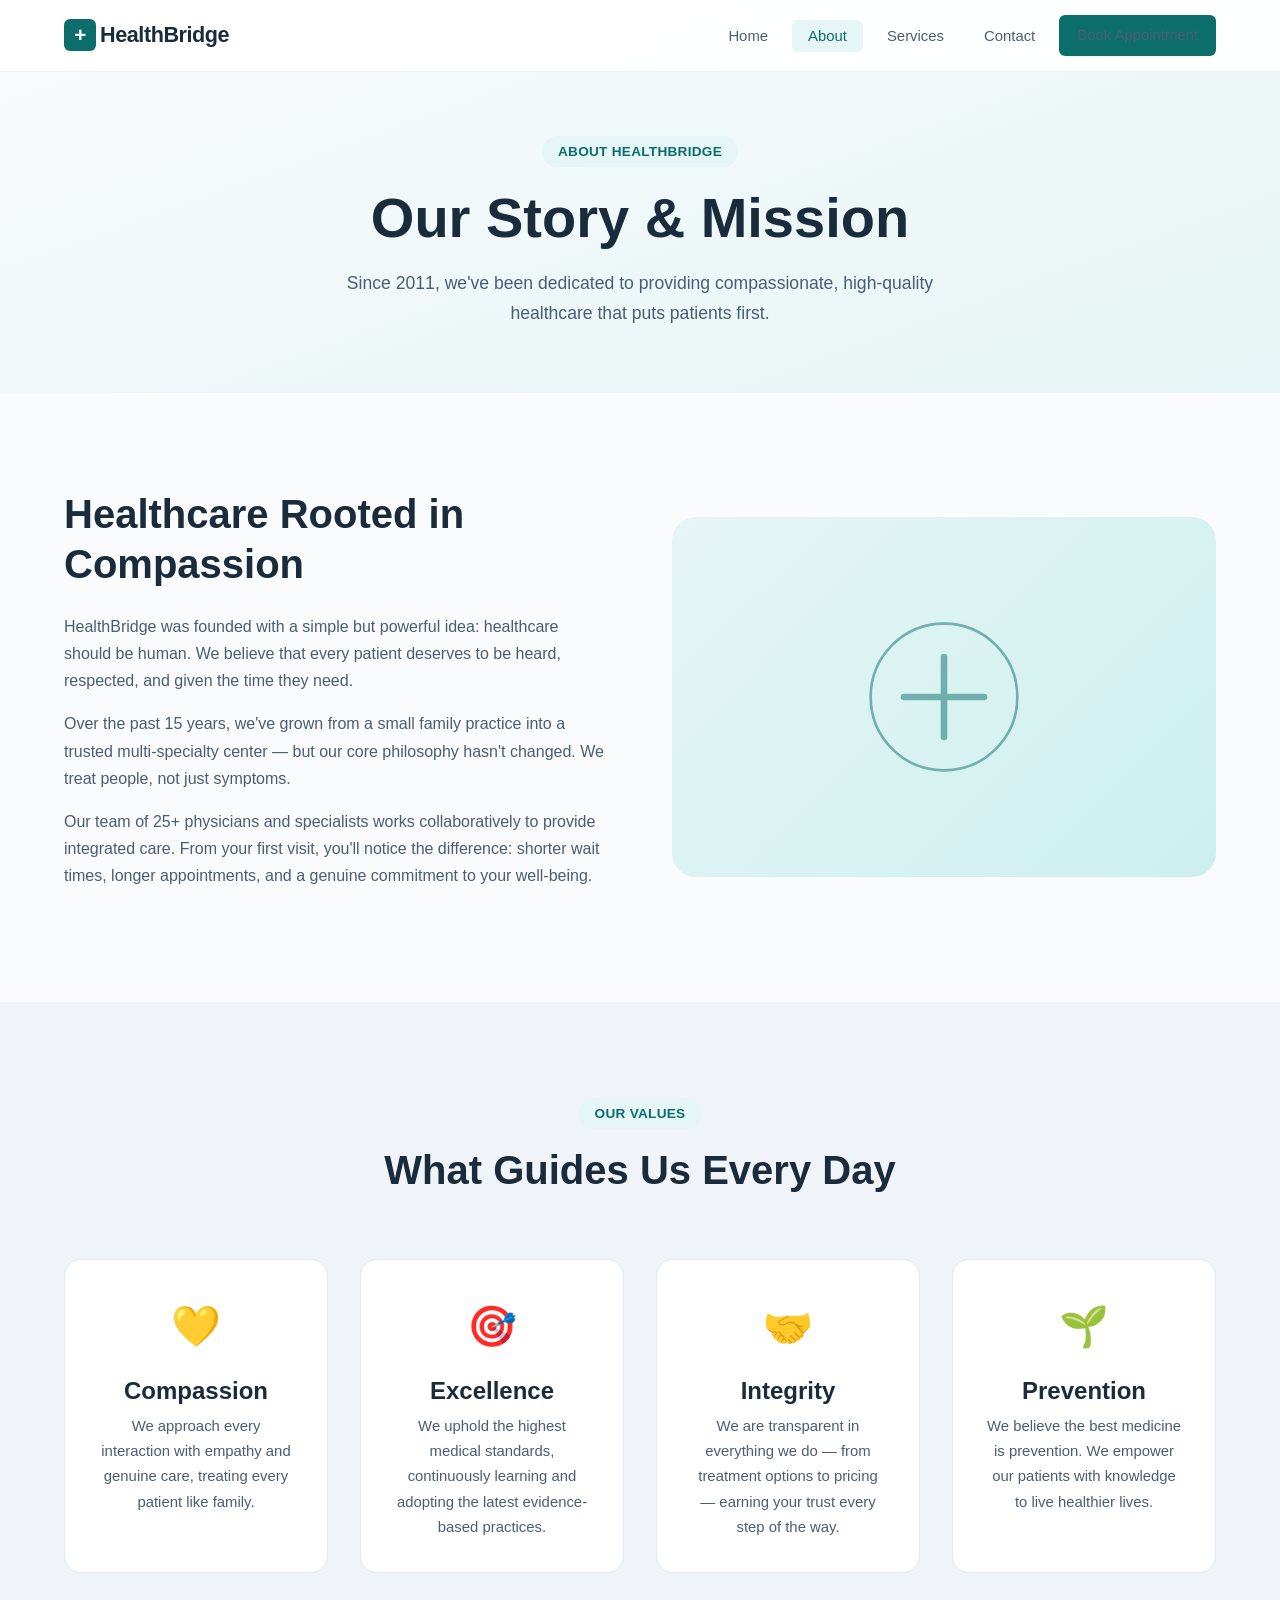
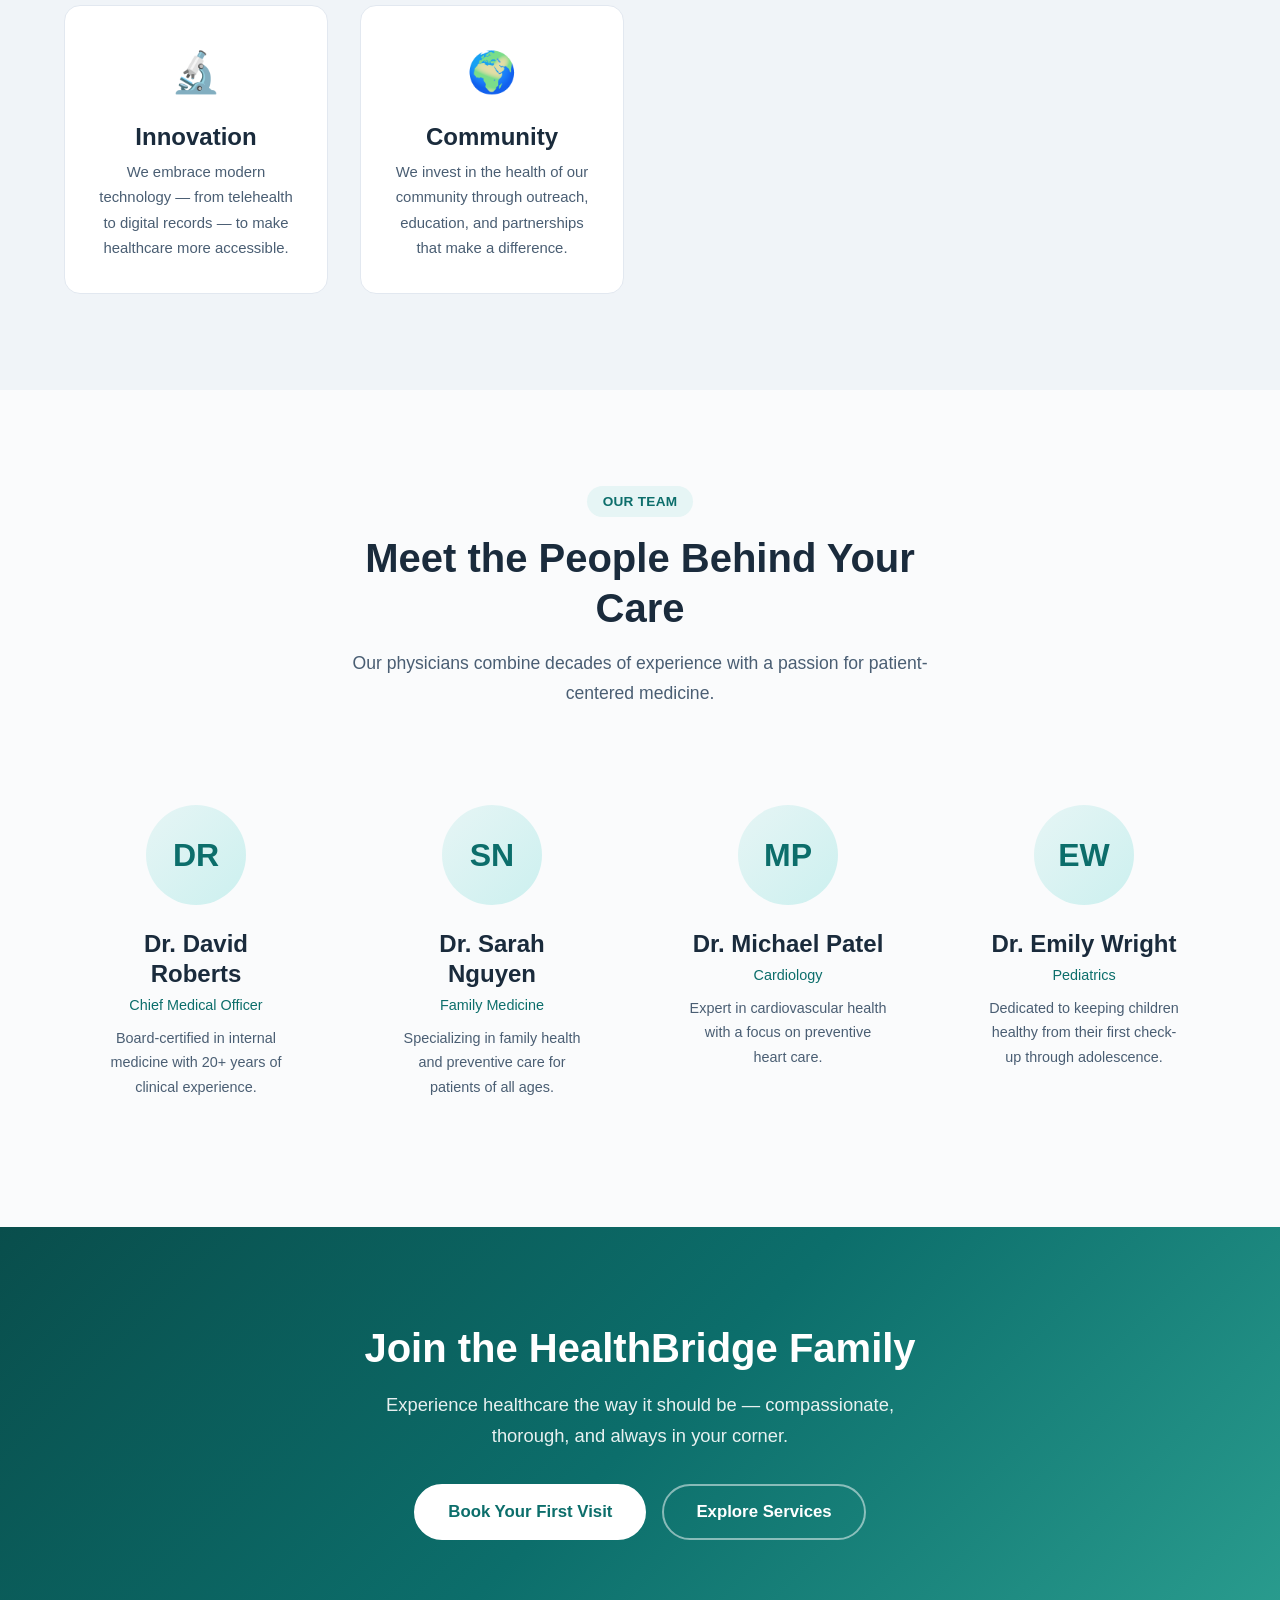
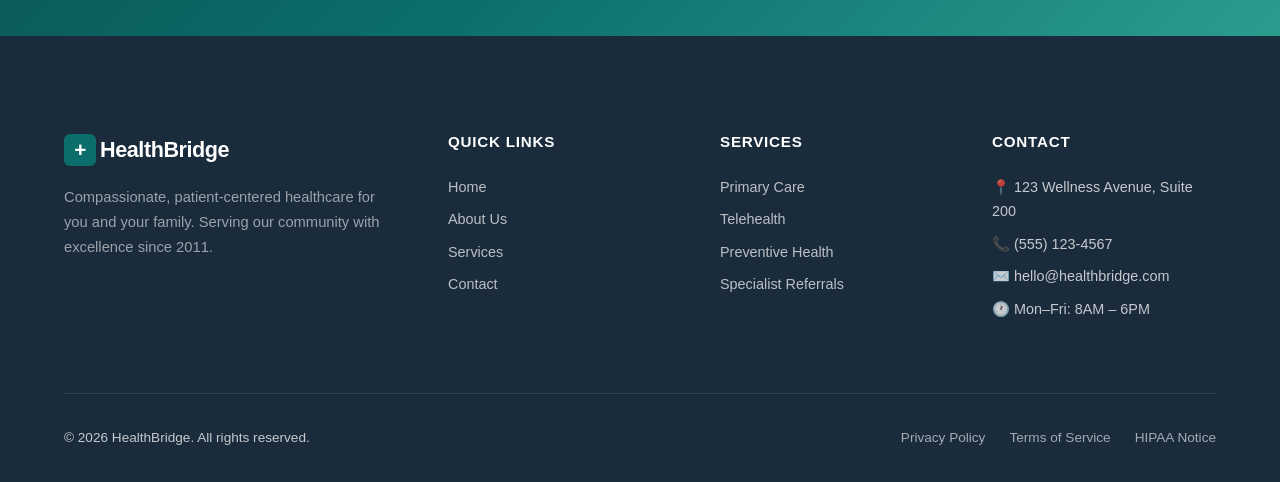
==== about.html @ cefafa47 "Move files to root for GitHub Pages" ====
<!DOCTYPE html>
<html lang="en">
<head>
    <meta charset="UTF-8">
    <meta name="viewport" content="width=device-width, initial-scale=1.0">
    <title>About Us — HealthBridge</title>
    <meta name="description" content="Learn about HealthBridge's mission, values, and the dedicated team behind our patient-centered healthcare services.">
    <link rel="stylesheet" href="style.css">
    <link rel="icon" href="data:image/svg+xml,<svg xmlns='http://www.w3.org/2000/svg' viewBox='0 0 100 100'><text y='.9em' font-size='90'>🏥</text></svg>">
</head>
<body>

    <!-- Navigation -->
    <nav class="navbar" id="navbar">
        <div class="container nav-container">
            <a href="index.html" class="logo">
                <span class="logo-icon">+</span> HealthBridge
            </a>
            <button class="nav-toggle" id="navToggle" aria-label="Toggle navigation">
                <span></span><span></span><span></span>
            </button>
            <ul class="nav-links" id="navLinks">
                <li><a href="index.html">Home</a></li>
                <li><a href="about.html" class="active">About</a></li>
                <li><a href="services.html">Services</a></li>
                <li><a href="contact.html">Contact</a></li>
                <li><a href="contact.html" class="btn btn-nav">Book Appointment</a></li>
            </ul>
        </div>
    </nav>

    <!-- Page Hero -->
    <section class="page-hero">
        <div class="container">
            <span class="section-badge">About HealthBridge</span>
            <h1>Our Story & Mission</h1>
            <p>Since 2011, we've been dedicated to providing compassionate, high-quality healthcare that puts patients first.</p>
        </div>
    </section>

    <!-- About Content -->
    <section class="section">
        <div class="container about-grid">
            <div class="about-text">
                <h2>Healthcare Rooted in Compassion</h2>
                <p>HealthBridge was founded with a simple but powerful idea: healthcare should be human. We believe that every patient deserves to be heard, respected, and given the time they need.</p>
                <p>Over the past 15 years, we've grown from a small family practice into a trusted multi-specialty center — but our core philosophy hasn't changed. We treat people, not just symptoms.</p>
                <p>Our team of 25+ physicians and specialists works collaboratively to provide integrated care. From your first visit, you'll notice the difference: shorter wait times, longer appointments, and a genuine commitment to your well-being.</p>
            </div>
            <div class="about-image-placeholder">
                <svg viewBox="0 0 120 120" fill="none" xmlns="http://www.w3.org/2000/svg">
                    <circle cx="60" cy="60" r="55" stroke="currentColor" stroke-width="2"/>
                    <path d="M60 30 L60 90 M30 60 L90 60" stroke="currentColor" stroke-width="5" stroke-linecap="round"/>
                </svg>
            </div>
        </div>
    </section>

    <!-- Values -->
    <section class="section section-alt">
        <div class="container">
            <div class="section-header">
                <span class="section-badge">Our Values</span>
                <h2>What Guides Us Every Day</h2>
            </div>
            <div class="values-grid">
                <div class="value-card">
                    <div class="value-icon">💛</div>
                    <h3>Compassion</h3>
                    <p>We approach every interaction with empathy and genuine care, treating every patient like family.</p>
                </div>
                <div class="value-card">
                    <div class="value-icon">🎯</div>
                    <h3>Excellence</h3>
                    <p>We uphold the highest medical standards, continuously learning and adopting the latest evidence-based practices.</p>
                </div>
                <div class="value-card">
                    <div class="value-icon">🤝</div>
                    <h3>Integrity</h3>
                    <p>We are transparent in everything we do — from treatment options to pricing — earning your trust every step of the way.</p>
                </div>
                <div class="value-card">
                    <div class="value-icon">🌱</div>
                    <h3>Prevention</h3>
                    <p>We believe the best medicine is prevention. We empower our patients with knowledge to live healthier lives.</p>
                </div>
                <div class="value-card">
                    <div class="value-icon">🔬</div>
                    <h3>Innovation</h3>
                    <p>We embrace modern technology — from telehealth to digital records — to make healthcare more accessible.</p>
                </div>
                <div class="value-card">
                    <div class="value-icon">🌍</div>
                    <h3>Community</h3>
                    <p>We invest in the health of our community through outreach, education, and partnerships that make a difference.</p>
                </div>
            </div>
        </div>
    </section>

    <!-- Team -->
    <section class="section">
        <div class="container">
            <div class="section-header">
                <span class="section-badge">Our Team</span>
                <h2>Meet the People Behind Your Care</h2>
                <p>Our physicians combine decades of experience with a passion for patient-centered medicine.</p>
            </div>
            <div class="team-grid">
                <div class="team-card">
                    <div class="team-avatar">DR</div>
                    <h3>Dr. David Roberts</h3>
                    <div class="team-role">Chief Medical Officer</div>
                    <p>Board-certified in internal medicine with 20+ years of clinical experience.</p>
                </div>
                <div class="team-card">
                    <div class="team-avatar">SN</div>
                    <h3>Dr. Sarah Nguyen</h3>
                    <div class="team-role">Family Medicine</div>
                    <p>Specializing in family health and preventive care for patients of all ages.</p>
                </div>
                <div class="team-card">
                    <div class="team-avatar">MP</div>
                    <h3>Dr. Michael Patel</h3>
                    <div class="team-role">Cardiology</div>
                    <p>Expert in cardiovascular health with a focus on preventive heart care.</p>
                </div>
                <div class="team-card">
                    <div class="team-avatar">EW</div>
                    <h3>Dr. Emily Wright</h3>
                    <div class="team-role">Pediatrics</div>
                    <p>Dedicated to keeping children healthy from their first check-up through adolescence.</p>
                </div>
            </div>
        </div>
    </section>

    <!-- CTA Section -->
    <section class="cta-section">
        <div class="container cta-content">
            <h2>Join the HealthBridge Family</h2>
            <p>Experience healthcare the way it should be — compassionate, thorough, and always in your corner.</p>
            <div class="cta-actions">
                <a href="contact.html" class="btn btn-white btn-lg">Book Your First Visit</a>
                <a href="services.html" class="btn btn-outline-white btn-lg">Explore Services</a>
            </div>
        </div>
    </section>

    <!-- Footer -->
    <footer class="footer">
        <div class="container">
            <div class="footer-grid">
                <div class="footer-brand">
                    <a href="index.html" class="logo">
                        <span class="logo-icon">+</span> HealthBridge
                    </a>
                    <p>Compassionate, patient-centered healthcare for you and your family. Serving our community with excellence since 2011.</p>
                </div>
                <div class="footer-links">
                    <h4>Quick Links</h4>
                    <ul>
                        <li><a href="index.html">Home</a></li>
                        <li><a href="about.html">About Us</a></li>
                        <li><a href="services.html">Services</a></li>
                        <li><a href="contact.html">Contact</a></li>
                    </ul>
                </div>
                <div class="footer-links">
                    <h4>Services</h4>
                    <ul>
                        <li><a href="services.html">Primary Care</a></li>
                        <li><a href="services.html">Telehealth</a></li>
                        <li><a href="services.html">Preventive Health</a></li>
                        <li><a href="services.html">Specialist Referrals</a></li>
                    </ul>
                </div>
                <div class="footer-contact">
                    <h4>Contact</h4>
                    <ul>
                        <li>📍 123 Wellness Avenue, Suite 200</li>
                        <li>📞 (555) 123-4567</li>
                        <li>✉️ hello@healthbridge.com</li>
                        <li>🕐 Mon–Fri: 8AM – 6PM</li>
                    </ul>
                </div>
            </div>
            <div class="footer-bottom">
                <p>&copy; 2026 HealthBridge. All rights reserved.</p>
                <div class="footer-legal">
                    <a href="#">Privacy Policy</a>
                    <a href="#">Terms of Service</a>
                    <a href="#">HIPAA Notice</a>
                </div>
            </div>
        </div>
    </footer>

    <script src="script.js"></script>
</body>
</html>
---- style.css ----
/* ============================================
   HealthBridge — Global Styles
   ============================================ */

/* ---------- CSS Custom Properties ---------- */
:root {
    /* Colors */
    --color-primary: #0C6E6B;
    --color-primary-light: #0E8A86;
    --color-primary-dark: #094E4C;
    --color-primary-50: #E6F5F5;
    --color-primary-100: #CCF0EF;

    --color-accent: #2A9D8F;
    --color-accent-light: #40B4A6;

    --color-bg: #FAFBFC;
    --color-bg-alt: #F0F4F8;
    --color-white: #FFFFFF;
    --color-surface: #FFFFFF;

    --color-text: #1A2B3C;
    --color-text-secondary: #4A5E73;
    --color-text-muted: #7A8FA3;
    --color-text-inverse: #FFFFFF;

    --color-border: #E2E8F0;
    --color-border-light: #EDF2F7;

    /* Typography */
    --font-sans: 'Inter', -apple-system, BlinkMacSystemFont, 'Segoe UI', Roboto, 'Helvetica Neue', Arial, sans-serif;
    --font-display: 'Inter', -apple-system, BlinkMacSystemFont, 'Segoe UI', Roboto, sans-serif;

    /* Spacing */
    --space-xs: 0.25rem;
    --space-sm: 0.5rem;
    --space-md: 1rem;
    --space-lg: 1.5rem;
    --space-xl: 2rem;
    --space-2xl: 3rem;
    --space-3xl: 4rem;
    --space-4xl: 6rem;

    /* Sizing */
    --container-max: 1200px;
    --nav-height: 72px;

    /* Radius */
    --radius-sm: 6px;
    --radius-md: 10px;
    --radius-lg: 16px;
    --radius-xl: 24px;
    --radius-full: 9999px;

    /* Shadows */
    --shadow-sm: 0 1px 2px rgba(0, 0, 0, 0.05);
    --shadow-md: 0 4px 12px rgba(0, 0, 0, 0.08);
    --shadow-lg: 0 12px 40px rgba(0, 0, 0, 0.1);
    --shadow-xl: 0 20px 60px rgba(0, 0, 0, 0.12);

    /* Transitions */
    --transition-fast: 150ms ease;
    --transition-base: 250ms ease;
    --transition-slow: 400ms ease;
}


/* ---------- Reset & Base ---------- */
*,
*::before,
*::after {
    box-sizing: border-box;
    margin: 0;
    padding: 0;
}

html {
    scroll-behavior: smooth;
    -webkit-text-size-adjust: 100%;
}

body {
    font-family: var(--font-sans);
    font-size: 1rem;
    line-height: 1.7;
    color: var(--color-text);
    background-color: var(--color-bg);
    -webkit-font-smoothing: antialiased;
    -moz-osx-font-smoothing: grayscale;
}

img {
    max-width: 100%;
    height: auto;
    display: block;
}

a {
    color: var(--color-primary);
    text-decoration: none;
    transition: color var(--transition-fast);
}

a:hover {
    color: var(--color-primary-light);
}

ul {
    list-style: none;
}

h1, h2, h3, h4, h5, h6 {
    font-family: var(--font-display);
    font-weight: 700;
    line-height: 1.25;
    color: var(--color-text);
}

h1 { font-size: clamp(2.2rem, 5vw, 3.5rem); }
h2 { font-size: clamp(1.8rem, 3.5vw, 2.5rem); }
h3 { font-size: clamp(1.2rem, 2vw, 1.5rem); }
h4 { font-size: 1.1rem; }


/* ---------- Utilities ---------- */
.container {
    width: 100%;
    max-width: var(--container-max);
    margin-inline: auto;
    padding-inline: var(--space-lg);
}

.section {
    padding: var(--space-4xl) 0;
}

.section-alt {
    background-color: var(--color-bg-alt);
}

.section-header {
    text-align: center;
    max-width: 640px;
    margin-inline: auto;
    margin-bottom: var(--space-3xl);
}

.section-header p {
    margin-top: var(--space-md);
    color: var(--color-text-secondary);
    font-size: 1.1rem;
}

.section-badge {
    display: inline-block;
    padding: var(--space-xs) var(--space-md);
    background: var(--color-primary-50);
    color: var(--color-primary);
    font-size: 0.85rem;
    font-weight: 600;
    border-radius: var(--radius-full);
    margin-bottom: var(--space-md);
    letter-spacing: 0.02em;
    text-transform: uppercase;
}

.section-cta {
    text-align: center;
    margin-top: var(--space-2xl);
}

.text-gradient {
    background: linear-gradient(135deg, var(--color-primary), var(--color-accent));
    -webkit-background-clip: text;
    -webkit-text-fill-color: transparent;
    background-clip: text;
}


/* ---------- Buttons ---------- */
.btn {
    display: inline-flex;
    align-items: center;
    justify-content: center;
    gap: var(--space-sm);
    padding: 0.7rem 1.6rem;
    font-family: var(--font-sans);
    font-size: 0.95rem;
    font-weight: 600;
    line-height: 1.4;
    border: 2px solid transparent;
    border-radius: var(--radius-full);
    cursor: pointer;
    transition: all var(--transition-base);
    text-decoration: none;
    white-space: nowrap;
}

.btn-lg {
    padding: 0.9rem 2rem;
    font-size: 1.05rem;
}

.btn-primary {
    background: var(--color-primary);
    color: var(--color-text-inverse);
    border-color: var(--color-primary);
}

.btn-primary:hover {
    background: var(--color-primary-light);
    border-color: var(--color-primary-light);
    color: var(--color-text-inverse);
    transform: translateY(-1px);
    box-shadow: var(--shadow-md);
}

.btn-outline {
    background: transparent;
    color: var(--color-primary);
    border-color: var(--color-primary);
}

.btn-outline:hover {
    background: var(--color-primary);
    color: var(--color-text-inverse);
    transform: translateY(-1px);
}

.btn-white {
    background: var(--color-white);
    color: var(--color-primary);
    border-color: var(--color-white);
}

.btn-white:hover {
    background: var(--color-primary-50);
    border-color: var(--color-primary-50);
    transform: translateY(-1px);
    box-shadow: var(--shadow-md);
}

.btn-outline-white {
    background: transparent;
    color: var(--color-white);
    border-color: rgba(255, 255, 255, 0.5);
}

.btn-outline-white:hover {
    background: rgba(255, 255, 255, 0.15);
    border-color: var(--color-white);
    color: var(--color-white);
}

.btn-nav {
    padding: 0.55rem 1.3rem;
    font-size: 0.9rem;
    background: var(--color-primary);
    color: var(--color-text-inverse);
    border-color: var(--color-primary);
}

.btn-nav:hover {
    background: var(--color-primary-light);
    border-color: var(--color-primary-light);
    color: var(--color-text-inverse);
}


/* ---------- Navbar ---------- */
.navbar {
    position: fixed;
    top: 0;
    left: 0;
    right: 0;
    z-index: 1000;
    height: var(--nav-height);
    background: rgba(255, 255, 255, 0.92);
    backdrop-filter: blur(12px);
    -webkit-backdrop-filter: blur(12px);
    border-bottom: 1px solid var(--color-border-light);
    transition: box-shadow var(--transition-base);
}

.navbar.scrolled {
    box-shadow: var(--shadow-sm);
}

.nav-container {
    display: flex;
    align-items: center;
    justify-content: space-between;
    height: 100%;
}

.logo {
    display: flex;
    align-items: center;
    gap: var(--space-xs);
    font-size: 1.35rem;
    font-weight: 700;
    color: var(--color-text);
    letter-spacing: -0.02em;
}

.logo:hover {
    color: var(--color-text);
}

.logo-icon {
    display: flex;
    align-items: center;
    justify-content: center;
    width: 32px;
    height: 32px;
    background: var(--color-primary);
    color: var(--color-white);
    font-size: 1.3rem;
    font-weight: 700;
    border-radius: var(--radius-sm);
    line-height: 1;
}

.nav-links {
    display: flex;
    align-items: center;
    gap: var(--space-sm);
}

.nav-links a {
    padding: var(--space-sm) var(--space-md);
    font-size: 0.93rem;
    font-weight: 500;
    color: var(--color-text-secondary);
    border-radius: var(--radius-sm);
    transition: all var(--transition-fast);
}

.nav-links a:hover,
.nav-links a.active {
    color: var(--color-primary);
    background: var(--color-primary-50);
}

.nav-toggle {
    display: none;
    flex-direction: column;
    gap: 5px;
    background: none;
    border: none;
    cursor: pointer;
    padding: var(--space-sm);
}

.nav-toggle span {
    width: 24px;
    height: 2px;
    background: var(--color-text);
    border-radius: 2px;
    transition: all var(--transition-fast);
}


/* ---------- Hero ---------- */
.hero {
    padding-top: calc(var(--nav-height) + var(--space-4xl));
    padding-bottom: var(--space-4xl);
    background: linear-gradient(160deg, var(--color-bg) 0%, var(--color-primary-50) 50%, var(--color-bg) 100%);
    overflow: hidden;
}

.hero-content {
    display: grid;
    grid-template-columns: 1.2fr 0.8fr;
    gap: var(--space-3xl);
    align-items: center;
}

.hero-badge {
    display: inline-block;
    padding: var(--space-xs) var(--space-md);
    background: var(--color-primary-50);
    color: var(--color-primary);
    font-size: 0.85rem;
    font-weight: 600;
    border-radius: var(--radius-full);
    margin-bottom: var(--space-lg);
}

.hero-text h1 {
    margin-bottom: var(--space-lg);
}

.hero-text p {
    font-size: 1.15rem;
    color: var(--color-text-secondary);
    max-width: 520px;
    margin-bottom: var(--space-xl);
}

.hero-actions {
    display: flex;
    gap: var(--space-md);
    flex-wrap: wrap;
}

.hero-visual {
    display: flex;
    justify-content: center;
    align-items: center;
}

.hero-card {
    position: relative;
    width: 280px;
    height: 280px;
    display: flex;
    align-items: center;
    justify-content: center;
}

.hero-icon {
    width: 160px;
    height: 160px;
    color: var(--color-primary);
    animation: float 6s ease-in-out infinite;
}

.pulse-ring {
    position: absolute;
    inset: 0;
    border-radius: 50%;
    border: 2px solid var(--color-primary-100);
    animation: pulse 3s ease-in-out infinite;
}

@keyframes float {
    0%, 100% { transform: translateY(0); }
    50% { transform: translateY(-12px); }
}

@keyframes pulse {
    0%, 100% { transform: scale(1); opacity: 0.6; }
    50% { transform: scale(1.08); opacity: 0.2; }
}


/* ---------- Stats ---------- */
.stats {
    padding: var(--space-2xl) 0;
    background: var(--color-primary);
    color: var(--color-text-inverse);
}

.stats-grid {
    display: grid;
    grid-template-columns: repeat(4, 1fr);
    gap: var(--space-xl);
    text-align: center;
}

.stat-number {
    display: block;
    font-size: 2.2rem;
    font-weight: 800;
    line-height: 1.2;
}

.stat-label {
    font-size: 0.9rem;
    opacity: 0.85;
}


/* ---------- Services Grid ---------- */
.services-grid {
    display: grid;
    grid-template-columns: repeat(auto-fit, minmax(260px, 1fr));
    gap: var(--space-xl);
}

.service-card {
    background: var(--color-surface);
    border: 1px solid var(--color-border);
    border-radius: var(--radius-lg);
    padding: var(--space-2xl);
    transition: all var(--transition-base);
}

.service-card:hover {
    transform: translateY(-4px);
    box-shadow: var(--shadow-lg);
    border-color: var(--color-primary-100);
}

.service-icon {
    width: 52px;
    height: 52px;
    display: flex;
    align-items: center;
    justify-content: center;
    background: var(--color-primary-50);
    border-radius: var(--radius-md);
    margin-bottom: var(--space-lg);
    color: var(--color-primary);
}

.service-icon svg {
    width: 28px;
    height: 28px;
}

.service-card h3 {
    margin-bottom: var(--space-sm);
}

.service-card p {
    color: var(--color-text-secondary);
    font-size: 0.95rem;
    margin-bottom: var(--space-md);
}

.service-link {
    font-size: 0.9rem;
    font-weight: 600;
    color: var(--color-primary);
}

.service-link:hover {
    gap: var(--space-sm);
}


/* ---------- Features Grid ---------- */
.features-grid {
    display: grid;
    grid-template-columns: repeat(auto-fit, minmax(250px, 1fr));
    gap: var(--space-xl);
}

.feature-item {
    padding: var(--space-xl);
}

.feature-number {
    font-size: 2.8rem;
    font-weight: 800;
    color: var(--color-primary-100);
    line-height: 1;
    margin-bottom: var(--space-md);
}

.feature-item h3 {
    margin-bottom: var(--space-sm);
}

.feature-item p {
    color: var(--color-text-secondary);
    font-size: 0.95rem;
}


/* ---------- Testimonials ---------- */
.testimonials-grid {
    display: grid;
    grid-template-columns: repeat(auto-fit, minmax(300px, 1fr));
    gap: var(--space-xl);
}

.testimonial-card {
    background: var(--color-surface);
    border: 1px solid var(--color-border);
    border-radius: var(--radius-lg);
    padding: var(--space-2xl);
    transition: all var(--transition-base);
}

.testimonial-card:hover {
    box-shadow: var(--shadow-md);
}

.testimonial-stars {
    color: #F5A623;
    font-size: 1.1rem;
    margin-bottom: var(--space-md);
    letter-spacing: 2px;
}

.testimonial-card blockquote {
    font-size: 1rem;
    color: var(--color-text-secondary);
    line-height: 1.7;
    margin-bottom: var(--space-lg);
    font-style: italic;
}

.testimonial-author {
    display: flex;
    align-items: center;
    gap: var(--space-md);
}

.author-avatar {
    width: 44px;
    height: 44px;
    border-radius: 50%;
    background: var(--color-primary);
    color: var(--color-white);
    display: flex;
    align-items: center;
    justify-content: center;
    font-weight: 700;
    font-size: 1.1rem;
}

.testimonial-author strong {
    display: block;
    font-size: 0.95rem;
}

.testimonial-author span {
    font-size: 0.82rem;
    color: var(--color-text-muted);
}


/* ---------- CTA Section ---------- */
.cta-section {
    padding: var(--space-4xl) 0;
    background: linear-gradient(135deg, var(--color-primary-dark), var(--color-primary), var(--color-accent));
    color: var(--color-text-inverse);
    text-align: center;
}

.cta-content h2 {
    color: var(--color-text-inverse);
    margin-bottom: var(--space-md);
}

.cta-content p {
    font-size: 1.15rem;
    opacity: 0.9;
    max-width: 560px;
    margin-inline: auto;
    margin-bottom: var(--space-xl);
}

.cta-actions {
    display: flex;
    gap: var(--space-md);
    justify-content: center;
    flex-wrap: wrap;
}


/* ---------- Footer ---------- */
.footer {
    background: var(--color-text);
    color: rgba(255, 255, 255, 0.75);
    padding: var(--space-4xl) 0 var(--space-xl);
}

.footer-grid {
    display: grid;
    grid-template-columns: 1.5fr 1fr 1fr 1fr;
    gap: var(--space-2xl);
    margin-bottom: var(--space-3xl);
}

.footer-brand .logo {
    color: var(--color-white);
    margin-bottom: var(--space-md);
}

.footer-brand p {
    font-size: 0.92rem;
    line-height: 1.7;
    opacity: 0.75;
}

.footer h4 {
    color: var(--color-white);
    font-size: 0.95rem;
    font-weight: 600;
    margin-bottom: var(--space-lg);
    text-transform: uppercase;
    letter-spacing: 0.05em;
}

.footer-links ul li,
.footer-contact ul li {
    margin-bottom: var(--space-sm);
    font-size: 0.9rem;
}

.footer-links a {
    color: rgba(255, 255, 255, 0.7);
}

.footer-links a:hover {
    color: var(--color-white);
}

.footer-bottom {
    display: flex;
    justify-content: space-between;
    align-items: center;
    padding-top: var(--space-xl);
    border-top: 1px solid rgba(255, 255, 255, 0.1);
    font-size: 0.85rem;
}

.footer-legal {
    display: flex;
    gap: var(--space-lg);
}

.footer-legal a {
    color: rgba(255, 255, 255, 0.6);
    font-size: 0.85rem;
}

.footer-legal a:hover {
    color: var(--color-white);
}


/* ---------- Page Hero (Interior Pages) ---------- */
.page-hero {
    padding-top: calc(var(--nav-height) + var(--space-3xl));
    padding-bottom: var(--space-3xl);
    background: linear-gradient(160deg, var(--color-bg) 0%, var(--color-primary-50) 100%);
    text-align: center;
}

.page-hero h1 {
    margin-bottom: var(--space-md);
}

.page-hero p {
    color: var(--color-text-secondary);
    font-size: 1.1rem;
    max-width: 600px;
    margin-inline: auto;
}


/* ---------- About Page ---------- */
.about-grid {
    display: grid;
    grid-template-columns: 1fr 1fr;
    gap: var(--space-3xl);
    align-items: center;
}

.about-text h2 {
    margin-bottom: var(--space-lg);
}

.about-text p {
    color: var(--color-text-secondary);
    margin-bottom: var(--space-md);
}

.values-grid {
    display: grid;
    grid-template-columns: repeat(auto-fit, minmax(250px, 1fr));
    gap: var(--space-xl);
}

.value-card {
    background: var(--color-surface);
    border: 1px solid var(--color-border);
    border-radius: var(--radius-lg);
    padding: var(--space-xl);
    text-align: center;
    transition: all var(--transition-base);
}

.value-card:hover {
    transform: translateY(-2px);
    box-shadow: var(--shadow-md);
}

.value-icon {
    font-size: 2.5rem;
    margin-bottom: var(--space-md);
}

.value-card h3 {
    margin-bottom: var(--space-sm);
}

.value-card p {
    color: var(--color-text-secondary);
    font-size: 0.93rem;
}

.about-image-placeholder {
    background: linear-gradient(135deg, var(--color-primary-50), var(--color-primary-100));
    border-radius: var(--radius-xl);
    padding: var(--space-3xl);
    display: flex;
    align-items: center;
    justify-content: center;
    min-height: 360px;
}

.about-image-placeholder svg {
    width: 160px;
    height: 160px;
    color: var(--color-primary);
    opacity: 0.5;
}

.team-grid {
    display: grid;
    grid-template-columns: repeat(auto-fit, minmax(240px, 1fr));
    gap: var(--space-xl);
}

.team-card {
    text-align: center;
    padding: var(--space-xl);
}

.team-avatar {
    width: 100px;
    height: 100px;
    border-radius: 50%;
    background: linear-gradient(135deg, var(--color-primary-50), var(--color-primary-100));
    color: var(--color-primary);
    display: flex;
    align-items: center;
    justify-content: center;
    font-size: 2rem;
    font-weight: 700;
    margin: 0 auto var(--space-lg);
}

.team-card h3 {
    margin-bottom: var(--space-xs);
}

.team-role {
    color: var(--color-primary);
    font-size: 0.9rem;
    font-weight: 500;
    margin-bottom: var(--space-sm);
}

.team-card p {
    color: var(--color-text-secondary);
    font-size: 0.9rem;
}


/* ---------- Services Page ---------- */
.services-detail-grid {
    display: grid;
    gap: var(--space-2xl);
}

.service-detail-card {
    display: grid;
    grid-template-columns: auto 1fr;
    gap: var(--space-xl);
    background: var(--color-surface);
    border: 1px solid var(--color-border);
    border-radius: var(--radius-lg);
    padding: var(--space-2xl);
    transition: all var(--transition-base);
}

.service-detail-card:hover {
    box-shadow: var(--shadow-md);
    border-color: var(--color-primary-100);
}

.service-detail-icon {
    width: 64px;
    height: 64px;
    display: flex;
    align-items: center;
    justify-content: center;
    background: var(--color-primary-50);
    border-radius: var(--radius-md);
    color: var(--color-primary);
    font-size: 2rem;
    flex-shrink: 0;
}

.service-detail-content h3 {
    margin-bottom: var(--space-sm);
}

.service-detail-content p {
    color: var(--color-text-secondary);
    font-size: 0.95rem;
    margin-bottom: var(--space-md);
}

.service-features {
    display: flex;
    flex-wrap: wrap;
    gap: var(--space-sm);
}

.service-feature-tag {
    display: inline-block;
    padding: var(--space-xs) var(--space-md);
    background: var(--color-primary-50);
    color: var(--color-primary);
    font-size: 0.82rem;
    font-weight: 500;
    border-radius: var(--radius-full);
}


/* ---------- Contact Page ---------- */
.contact-grid {
    display: grid;
    grid-template-columns: 1fr 1.2fr;
    gap: var(--space-3xl);
}

.contact-info-cards {
    display: grid;
    gap: var(--space-lg);
}

.contact-info-card {
    display: flex;
    gap: var(--space-md);
    align-items: flex-start;
    padding: var(--space-lg);
    background: var(--color-surface);
    border: 1px solid var(--color-border);
    border-radius: var(--radius-md);
}

.contact-info-icon {
    width: 44px;
    height: 44px;
    display: flex;
    align-items: center;
    justify-content: center;
    background: var(--color-primary-50);
    color: var(--color-primary);
    border-radius: var(--radius-sm);
    font-size: 1.3rem;
    flex-shrink: 0;
}

.contact-info-card h4 {
    margin-bottom: var(--space-xs);
}

.contact-info-card p {
    color: var(--color-text-secondary);
    font-size: 0.9rem;
}

.contact-form {
    background: var(--color-surface);
    border: 1px solid var(--color-border);
    border-radius: var(--radius-lg);
    padding: var(--space-2xl);
}

.contact-form h3 {
    margin-bottom: var(--space-lg);
}

.form-group {
    margin-bottom: var(--space-lg);
}

.form-group label {
    display: block;
    font-size: 0.9rem;
    font-weight: 600;
    margin-bottom: var(--space-sm);
    color: var(--color-text);
}

.form-group input,
.form-group select,
.form-group textarea {
    width: 100%;
    padding: 0.75rem 1rem;
    font-family: var(--font-sans);
    font-size: 0.95rem;
    border: 1.5px solid var(--color-border);
    border-radius: var(--radius-md);
    background: var(--color-bg);
    color: var(--color-text);
    transition: border-color var(--transition-fast);
}

.form-group input:focus,
.form-group select:focus,
.form-group textarea:focus {
    outline: none;
    border-color: var(--color-primary);
    box-shadow: 0 0 0 3px var(--color-primary-50);
}

.form-group textarea {
    resize: vertical;
    min-height: 120px;
}

.form-row {
    display: grid;
    grid-template-columns: 1fr 1fr;
    gap: var(--space-lg);
}

.form-submit {
    text-align: right;
}

.map-placeholder {
    margin-top: var(--space-3xl);
    background: var(--color-bg-alt);
    border-radius: var(--radius-lg);
    height: 300px;
    display: flex;
    align-items: center;
    justify-content: center;
    color: var(--color-text-muted);
    font-size: 0.95rem;
    border: 1px solid var(--color-border);
}


/* ---------- Responsive ---------- */
@media (max-width: 1024px) {
    .hero-content {
        grid-template-columns: 1fr;
        text-align: center;
    }

    .hero-text p {
        margin-inline: auto;
    }

    .hero-actions {
        justify-content: center;
    }

    .hero-visual {
        display: none;
    }

    .footer-grid {
        grid-template-columns: 1fr 1fr;
        gap: var(--space-2xl);
    }

    .about-grid {
        grid-template-columns: 1fr;
    }

    .contact-grid {
        grid-template-columns: 1fr;
    }
}

@media (max-width: 768px) {
    .nav-toggle {
        display: flex;
    }

    .nav-links {
        display: none;
        position: absolute;
        top: var(--nav-height);
        left: 0;
        right: 0;
        flex-direction: column;
        background: var(--color-white);
        border-bottom: 1px solid var(--color-border);
        padding: var(--space-lg);
        box-shadow: var(--shadow-lg);
    }

    .nav-links.open {
        display: flex;
    }

    .nav-links a {
        padding: var(--space-md);
    }

    .stats-grid {
        grid-template-columns: 1fr 1fr;
        gap: var(--space-lg);
    }

    .footer-grid {
        grid-template-columns: 1fr;
    }

    .footer-bottom {
        flex-direction: column;
        gap: var(--space-md);
        text-align: center;
    }

    .form-row {
        grid-template-columns: 1fr;
    }

    .service-detail-card {
        grid-template-columns: 1fr;
    }
}

@media (max-width: 480px) {
    .stats-grid {
        grid-template-columns: 1fr;
    }

    .hero-actions {
        flex-direction: column;
        align-items: center;
    }

    .cta-actions {
        flex-direction: column;
        align-items: center;
    }
}
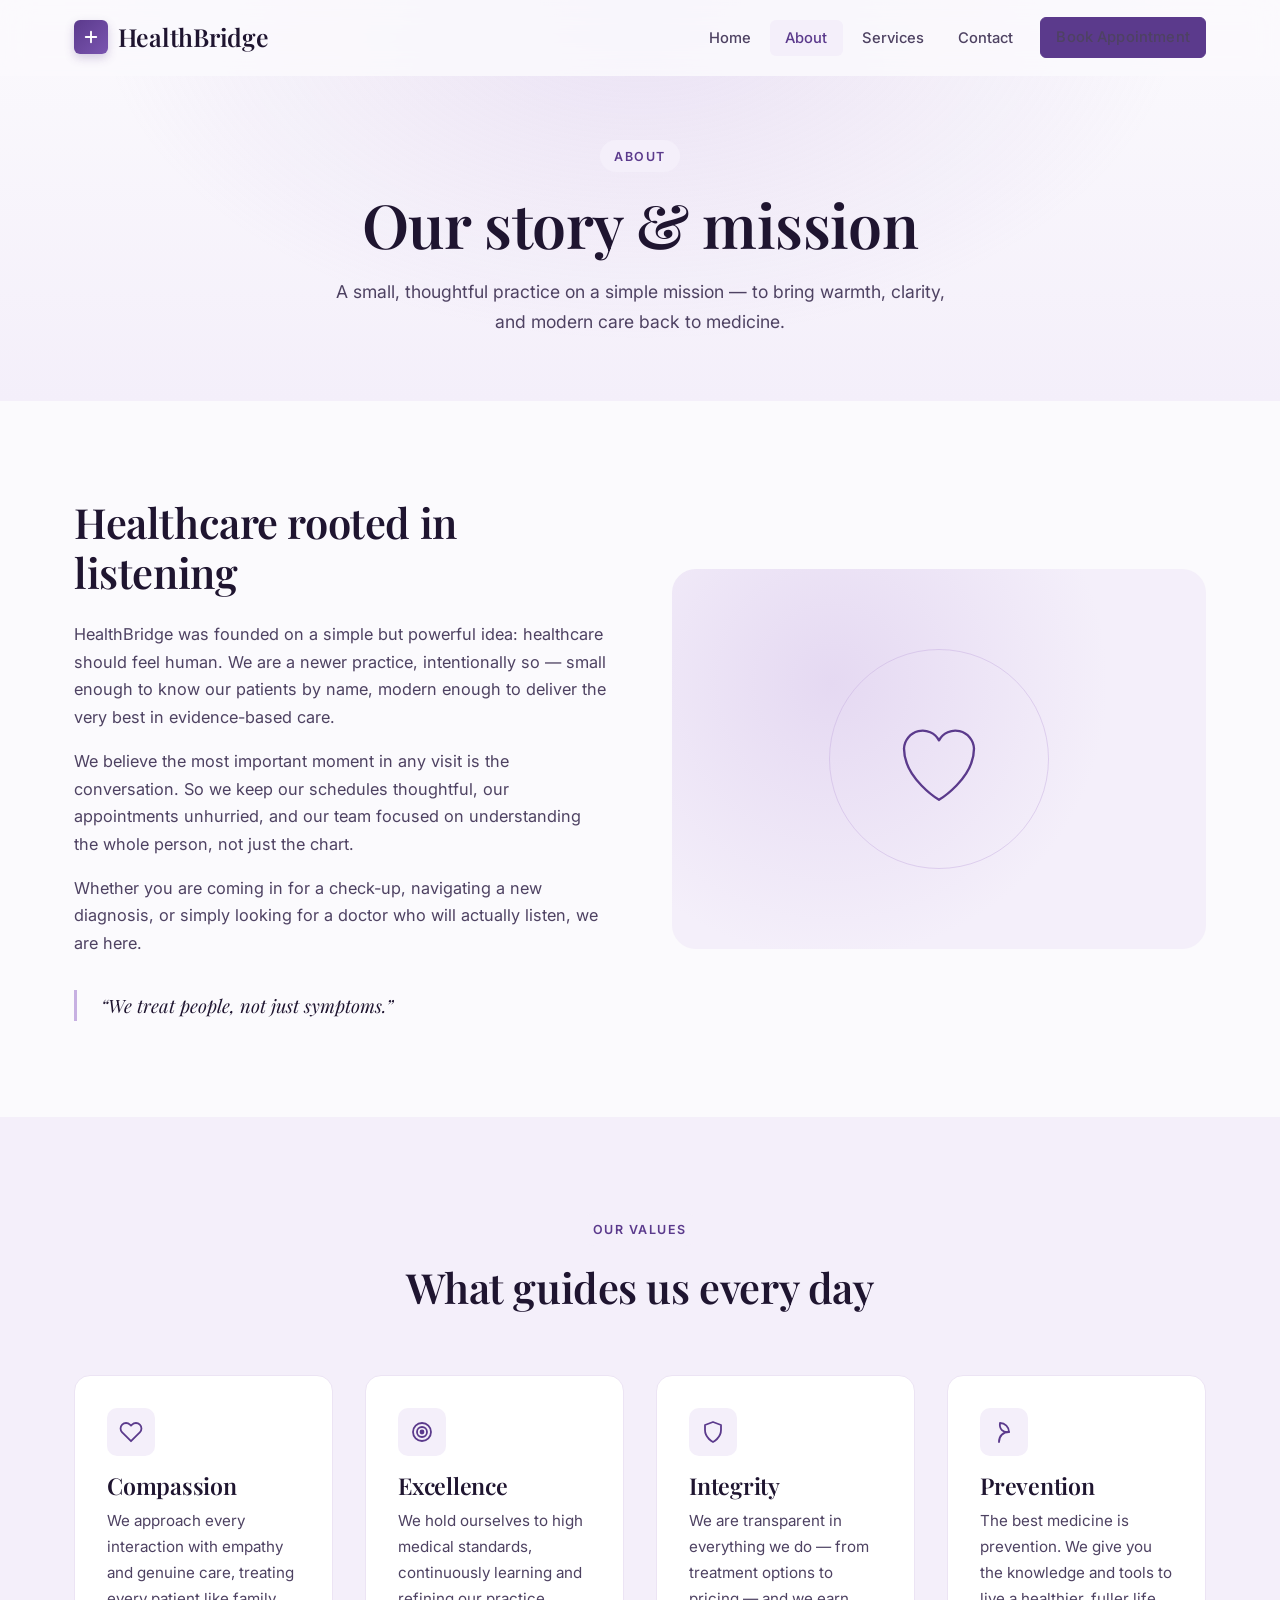
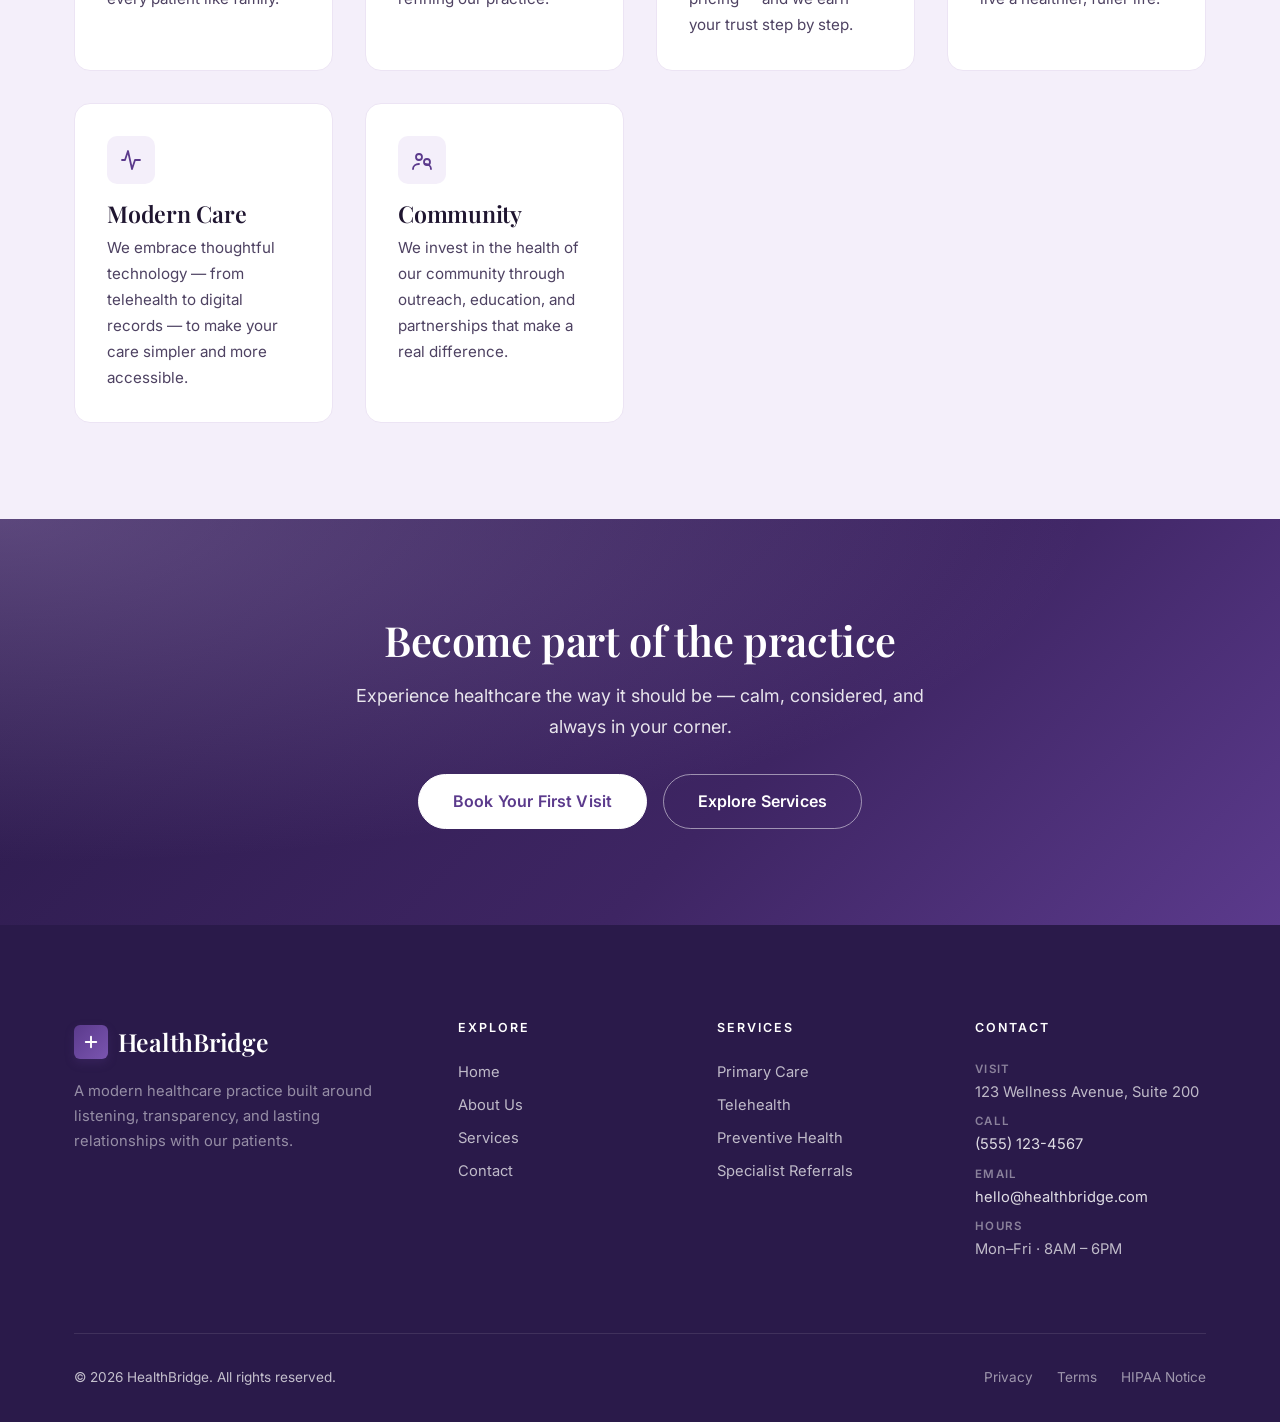
==== commit 88fd6d96: "Refactor styles in style.css: update color palette to elegant purples, adjust typography, enhance bu" ====
--- a/about.html
+++ b/about.html
@@ -3,10 +3,13 @@
 <head>
     <meta charset="UTF-8">
     <meta name="viewport" content="width=device-width, initial-scale=1.0">
-    <title>About Us — HealthBridge</title>
-    <meta name="description" content="Learn about HealthBridge's mission, values, and the dedicated team behind our patient-centered healthcare services.">
+    <title>About — HealthBridge</title>
+    <meta name="description" content="Learn about HealthBridge — a new healthcare practice built on listening, evidence-based medicine, and unhurried care.">
+    <link rel="icon" href="data:image/svg+xml,<svg xmlns='http://www.w3.org/2000/svg' viewBox='0 0 32 32'><rect width='32' height='32' rx='8' fill='%235B3A8C'/><path d='M16 9v14M9 16h14' stroke='white' stroke-width='3' stroke-linecap='round' fill='none'/></svg>">
+    <link rel="preconnect" href="https://fonts.googleapis.com">
+    <link rel="preconnect" href="https://fonts.gstatic.com" crossorigin>
+    <link rel="stylesheet" href="https://fonts.googleapis.com/css2?family=Inter:wght@400;500;600;700&family=Playfair+Display:ital,wght@0,500;0,600;0,700;1,500&display=swap">
     <link rel="stylesheet" href="style.css">
-    <link rel="icon" href="data:image/svg+xml,<svg xmlns='http://www.w3.org/2000/svg' viewBox='0 0 100 100'><text y='.9em' font-size='90'>🏥</text></svg>">
 </head>
 <body>
 
@@ -14,7 +17,10 @@
     <nav class="navbar" id="navbar">
         <div class="container nav-container">
             <a href="index.html" class="logo">
-                <span class="logo-icon">+</span> HealthBridge
+                <span class="logo-mark" aria-hidden="true">
+                    <svg viewBox="0 0 24 24" fill="none" stroke="currentColor" stroke-width="2.5" stroke-linecap="round"><path d="M12 5v14M5 12h14"/></svg>
+                </span>
+                HealthBridge
             </a>
             <button class="nav-toggle" id="navToggle" aria-label="Toggle navigation">
                 <span></span><span></span><span></span>
@@ -32,9 +38,9 @@
     <!-- Page Hero -->
     <section class="page-hero">
         <div class="container">
-            <span class="section-badge">About HealthBridge</span>
-            <h1>Our Story & Mission</h1>
-            <p>Since 2011, we've been dedicated to providing compassionate, high-quality healthcare that puts patients first.</p>
+            <span class="section-badge">About</span>
+            <h1>Our story &amp; mission</h1>
+            <p>A small, thoughtful practice on a simple mission — to bring warmth, clarity, and modern care back to medicine.</p>
         </div>
     </section>
 
@@ -42,15 +48,17 @@
     <section class="section">
         <div class="container about-grid">
             <div class="about-text">
-                <h2>Healthcare Rooted in Compassion</h2>
-                <p>HealthBridge was founded with a simple but powerful idea: healthcare should be human. We believe that every patient deserves to be heard, respected, and given the time they need.</p>
-                <p>Over the past 15 years, we've grown from a small family practice into a trusted multi-specialty center — but our core philosophy hasn't changed. We treat people, not just symptoms.</p>
-                <p>Our team of 25+ physicians and specialists works collaboratively to provide integrated care. From your first visit, you'll notice the difference: shorter wait times, longer appointments, and a genuine commitment to your well-being.</p>
-            </div>
-            <div class="about-image-placeholder">
-                <svg viewBox="0 0 120 120" fill="none" xmlns="http://www.w3.org/2000/svg">
-                    <circle cx="60" cy="60" r="55" stroke="currentColor" stroke-width="2"/>
-                    <path d="M60 30 L60 90 M30 60 L90 60" stroke="currentColor" stroke-width="5" stroke-linecap="round"/>
+                <h2>Healthcare rooted in listening</h2>
+                <p>HealthBridge was founded on a simple but powerful idea: healthcare should feel human. We are a newer practice, intentionally so — small enough to know our patients by name, modern enough to deliver the very best in evidence-based care.</p>
+                <p>We believe the most important moment in any visit is the conversation. So we keep our schedules thoughtful, our appointments unhurried, and our team focused on understanding the whole person, not just the chart.</p>
+                <p>Whether you are coming in for a check-up, navigating a new diagnosis, or simply looking for a doctor who will actually listen, we are here.</p>
+                <blockquote class="about-quote">
+                    “We treat people, not just symptoms.”
+                </blockquote>
+            </div>
+            <div class="about-visual" aria-hidden="true">
+                <svg viewBox="0 0 120 120" fill="none" stroke="currentColor" stroke-width="2" stroke-linecap="round" stroke-linejoin="round">
+                    <path d="M60 95s-30-18-30-44a16 16 0 0 1 30-7 16 16 0 0 1 30 7c0 26-30 44-30 44z"/>
                 </svg>
             </div>
         </div>
@@ -60,76 +68,63 @@
     <section class="section section-alt">
         <div class="container">
             <div class="section-header">
-                <span class="section-badge">Our Values</span>
-                <h2>What Guides Us Every Day</h2>
+                <span class="section-badge">Our values</span>
+                <h2>What guides us every day</h2>
             </div>
             <div class="values-grid">
                 <div class="value-card">
-                    <div class="value-icon">💛</div>
+                    <div class="value-icon" aria-hidden="true">
+                        <svg viewBox="0 0 24 24" fill="none" stroke="currentColor" stroke-width="1.8" stroke-linecap="round" stroke-linejoin="round">
+                            <path d="M20.84 4.61a5.5 5.5 0 0 0-7.78 0L12 5.67l-1.06-1.06a5.5 5.5 0 0 0-7.78 7.78l1.06 1.06L12 21.23l7.78-7.78 1.06-1.06a5.5 5.5 0 0 0 0-7.78z"/>
+                        </svg>
+                    </div>
                     <h3>Compassion</h3>
                     <p>We approach every interaction with empathy and genuine care, treating every patient like family.</p>
                 </div>
                 <div class="value-card">
-                    <div class="value-icon">🎯</div>
+                    <div class="value-icon" aria-hidden="true">
+                        <svg viewBox="0 0 24 24" fill="none" stroke="currentColor" stroke-width="1.8" stroke-linecap="round" stroke-linejoin="round">
+                            <circle cx="12" cy="12" r="9"/><circle cx="12" cy="12" r="5"/><circle cx="12" cy="12" r="1.5" fill="currentColor"/>
+                        </svg>
+                    </div>
                     <h3>Excellence</h3>
-                    <p>We uphold the highest medical standards, continuously learning and adopting the latest evidence-based practices.</p>
-                </div>
-                <div class="value-card">
-                    <div class="value-icon">🤝</div>
+                    <p>We hold ourselves to high medical standards, continuously learning and refining our practice.</p>
+                </div>
+                <div class="value-card">
+                    <div class="value-icon" aria-hidden="true">
+                        <svg viewBox="0 0 24 24" fill="none" stroke="currentColor" stroke-width="1.8" stroke-linecap="round" stroke-linejoin="round">
+                            <path d="M12 22s8-4 8-12V5l-8-3-8 3v5c0 8 8 12 8 12z"/>
+                        </svg>
+                    </div>
                     <h3>Integrity</h3>
-                    <p>We are transparent in everything we do — from treatment options to pricing — earning your trust every step of the way.</p>
-                </div>
-                <div class="value-card">
-                    <div class="value-icon">🌱</div>
+                    <p>We are transparent in everything we do — from treatment options to pricing — and we earn your trust step by step.</p>
+                </div>
+                <div class="value-card">
+                    <div class="value-icon" aria-hidden="true">
+                        <svg viewBox="0 0 24 24" fill="none" stroke="currentColor" stroke-width="1.8" stroke-linecap="round" stroke-linejoin="round">
+                            <path d="M7 22c0-6 4-10 10-10"/><path d="M17 12c0-5-4-9-9-9-1 6 3 10 9 9z"/>
+                        </svg>
+                    </div>
                     <h3>Prevention</h3>
-                    <p>We believe the best medicine is prevention. We empower our patients with knowledge to live healthier lives.</p>
-                </div>
-                <div class="value-card">
-                    <div class="value-icon">🔬</div>
-                    <h3>Innovation</h3>
-                    <p>We embrace modern technology — from telehealth to digital records — to make healthcare more accessible.</p>
-                </div>
-                <div class="value-card">
-                    <div class="value-icon">🌍</div>
+                    <p>The best medicine is prevention. We give you the knowledge and tools to live a healthier, fuller life.</p>
+                </div>
+                <div class="value-card">
+                    <div class="value-icon" aria-hidden="true">
+                        <svg viewBox="0 0 24 24" fill="none" stroke="currentColor" stroke-width="1.8" stroke-linecap="round" stroke-linejoin="round">
+                            <path d="M3 12h3l3-9 4 18 3-9h5"/>
+                        </svg>
+                    </div>
+                    <h3>Modern Care</h3>
+                    <p>We embrace thoughtful technology — from telehealth to digital records — to make your care simpler and more accessible.</p>
+                </div>
+                <div class="value-card">
+                    <div class="value-icon" aria-hidden="true">
+                        <svg viewBox="0 0 24 24" fill="none" stroke="currentColor" stroke-width="1.8" stroke-linecap="round" stroke-linejoin="round">
+                            <circle cx="9" cy="9" r="3"/><circle cx="17" cy="14" r="3"/><path d="M3 21c0-3 2.5-5 6-5M21 21c0-3-2.5-5-6-5"/>
+                        </svg>
+                    </div>
                     <h3>Community</h3>
-                    <p>We invest in the health of our community through outreach, education, and partnerships that make a difference.</p>
-                </div>
-            </div>
-        </div>
-    </section>
-
-    <!-- Team -->
-    <section class="section">
-        <div class="container">
-            <div class="section-header">
-                <span class="section-badge">Our Team</span>
-                <h2>Meet the People Behind Your Care</h2>
-                <p>Our physicians combine decades of experience with a passion for patient-centered medicine.</p>
-            </div>
-            <div class="team-grid">
-                <div class="team-card">
-                    <div class="team-avatar">DR</div>
-                    <h3>Dr. David Roberts</h3>
-                    <div class="team-role">Chief Medical Officer</div>
-                    <p>Board-certified in internal medicine with 20+ years of clinical experience.</p>
-                </div>
-                <div class="team-card">
-                    <div class="team-avatar">SN</div>
-                    <h3>Dr. Sarah Nguyen</h3>
-                    <div class="team-role">Family Medicine</div>
-                    <p>Specializing in family health and preventive care for patients of all ages.</p>
-                </div>
-                <div class="team-card">
-                    <div class="team-avatar">MP</div>
-                    <h3>Dr. Michael Patel</h3>
-                    <div class="team-role">Cardiology</div>
-                    <p>Expert in cardiovascular health with a focus on preventive heart care.</p>
-                </div>
-                <div class="team-card">
-                    <div class="team-avatar">EW</div>
-                    <h3>Dr. Emily Wright</h3>
-                    <div class="team-role">Pediatrics</div>
-                    <p>Dedicated to keeping children healthy from their first check-up through adolescence.</p>
+                    <p>We invest in the health of our community through outreach, education, and partnerships that make a real difference.</p>
                 </div>
             </div>
         </div>
@@ -138,8 +133,8 @@
     <!-- CTA Section -->
     <section class="cta-section">
         <div class="container cta-content">
-            <h2>Join the HealthBridge Family</h2>
-            <p>Experience healthcare the way it should be — compassionate, thorough, and always in your corner.</p>
+            <h2>Become part of the practice</h2>
+            <p>Experience healthcare the way it should be — calm, considered, and always in your corner.</p>
             <div class="cta-actions">
                 <a href="contact.html" class="btn btn-white btn-lg">Book Your First Visit</a>
                 <a href="services.html" class="btn btn-outline-white btn-lg">Explore Services</a>
@@ -153,12 +148,15 @@
             <div class="footer-grid">
                 <div class="footer-brand">
                     <a href="index.html" class="logo">
-                        <span class="logo-icon">+</span> HealthBridge
+                        <span class="logo-mark" aria-hidden="true">
+                            <svg viewBox="0 0 24 24" fill="none" stroke="currentColor" stroke-width="2.5" stroke-linecap="round"><path d="M12 5v14M5 12h14"/></svg>
+                        </span>
+                        HealthBridge
                     </a>
-                    <p>Compassionate, patient-centered healthcare for you and your family. Serving our community with excellence since 2011.</p>
+                    <p>A modern healthcare practice built around listening, transparency, and lasting relationships with our patients.</p>
                 </div>
                 <div class="footer-links">
-                    <h4>Quick Links</h4>
+                    <h4>Explore</h4>
                     <ul>
                         <li><a href="index.html">Home</a></li>
                         <li><a href="about.html">About Us</a></li>
@@ -178,18 +176,30 @@
                 <div class="footer-contact">
                     <h4>Contact</h4>
                     <ul>
-                        <li>📍 123 Wellness Avenue, Suite 200</li>
-                        <li>📞 (555) 123-4567</li>
-                        <li>✉️ hello@healthbridge.com</li>
-                        <li>🕐 Mon–Fri: 8AM – 6PM</li>
+                        <li>
+                            <span class="label">Visit</span>
+                            123 Wellness Avenue, Suite 200
+                        </li>
+                        <li>
+                            <span class="label">Call</span>
+                            <a href="tel:+15551234567">(555) 123-4567</a>
+                        </li>
+                        <li>
+                            <span class="label">Email</span>
+                            <a href="mailto:hello@healthbridge.com">hello@healthbridge.com</a>
+                        </li>
+                        <li>
+                            <span class="label">Hours</span>
+                            Mon–Fri · 8AM – 6PM
+                        </li>
                     </ul>
                 </div>
             </div>
             <div class="footer-bottom">
                 <p>&copy; 2026 HealthBridge. All rights reserved.</p>
                 <div class="footer-legal">
-                    <a href="#">Privacy Policy</a>
-                    <a href="#">Terms of Service</a>
+                    <a href="#">Privacy</a>
+                    <a href="#">Terms</a>
                     <a href="#">HIPAA Notice</a>
                 </div>
             </div>
--- a/style.css
+++ b/style.css
@@ -1,35 +1,37 @@
 /* ============================================
    HealthBridge — Global Styles
+   Elegant purple palette · serif/sans pairing
    ============================================ */
 
 /* ---------- CSS Custom Properties ---------- */
 :root {
-    /* Colors */
-    --color-primary: #0C6E6B;
-    --color-primary-light: #0E8A86;
-    --color-primary-dark: #094E4C;
-    --color-primary-50: #E6F5F5;
-    --color-primary-100: #CCF0EF;
-
-    --color-accent: #2A9D8F;
-    --color-accent-light: #40B4A6;
-
-    --color-bg: #FAFBFC;
-    --color-bg-alt: #F0F4F8;
+    /* Purples */
+    --color-primary: #5B3A8C;          /* royal plum */
+    --color-primary-light: #7A55B0;
+    --color-primary-dark: #3E2563;
+    --color-primary-50: #F4EFFA;
+    --color-primary-100: #E5D9F2;
+    --color-primary-200: #C7B0E2;
+
+    --color-accent: #B89BD9;           /* soft lavender */
+    --color-accent-deep: #2A1A4A;      /* deep aubergine */
+
+    --color-bg: #FBFAFD;
+    --color-bg-alt: #F4EFFA;
     --color-white: #FFFFFF;
     --color-surface: #FFFFFF;
 
-    --color-text: #1A2B3C;
-    --color-text-secondary: #4A5E73;
-    --color-text-muted: #7A8FA3;
+    --color-text: #1F1530;
+    --color-text-secondary: #4E4262;
+    --color-text-muted: #8A7FA0;
     --color-text-inverse: #FFFFFF;
 
-    --color-border: #E2E8F0;
-    --color-border-light: #EDF2F7;
+    --color-border: #ECE4F4;
+    --color-border-light: #F2EBF7;
 
     /* Typography */
     --font-sans: 'Inter', -apple-system, BlinkMacSystemFont, 'Segoe UI', Roboto, 'Helvetica Neue', Arial, sans-serif;
-    --font-display: 'Inter', -apple-system, BlinkMacSystemFont, 'Segoe UI', Roboto, sans-serif;
+    --font-display: 'Playfair Display', 'Cormorant Garamond', Georgia, 'Times New Roman', serif;
 
     /* Spacing */
     --space-xs: 0.25rem;
@@ -42,8 +44,8 @@
     --space-4xl: 6rem;
 
     /* Sizing */
-    --container-max: 1200px;
-    --nav-height: 72px;
+    --container-max: 1180px;
+    --nav-height: 76px;
 
     /* Radius */
     --radius-sm: 6px;
@@ -52,11 +54,11 @@
     --radius-xl: 24px;
     --radius-full: 9999px;
 
-    /* Shadows */
-    --shadow-sm: 0 1px 2px rgba(0, 0, 0, 0.05);
-    --shadow-md: 0 4px 12px rgba(0, 0, 0, 0.08);
-    --shadow-lg: 0 12px 40px rgba(0, 0, 0, 0.1);
-    --shadow-xl: 0 20px 60px rgba(0, 0, 0, 0.12);
+    /* Shadows — soft, plum-tinted */
+    --shadow-sm: 0 1px 2px rgba(62, 37, 99, 0.06);
+    --shadow-md: 0 6px 18px rgba(62, 37, 99, 0.08);
+    --shadow-lg: 0 18px 48px rgba(62, 37, 99, 0.12);
+    --shadow-xl: 0 28px 70px rgba(62, 37, 99, 0.16);
 
     /* Transitions */
     --transition-fast: 150ms ease;
@@ -111,15 +113,16 @@
 
 h1, h2, h3, h4, h5, h6 {
     font-family: var(--font-display);
-    font-weight: 700;
-    line-height: 1.25;
+    font-weight: 600;
+    line-height: 1.2;
+    letter-spacing: -0.01em;
     color: var(--color-text);
 }
 
-h1 { font-size: clamp(2.2rem, 5vw, 3.5rem); }
-h2 { font-size: clamp(1.8rem, 3.5vw, 2.5rem); }
-h3 { font-size: clamp(1.2rem, 2vw, 1.5rem); }
-h4 { font-size: 1.1rem; }
+h1 { font-size: clamp(2.4rem, 5.2vw, 3.8rem); font-weight: 600; }
+h2 { font-size: clamp(1.9rem, 3.6vw, 2.6rem); }
+h3 { font-size: clamp(1.2rem, 2vw, 1.45rem); font-weight: 600; }
+h4 { font-size: 1.05rem; font-weight: 600; }
 
 
 /* ---------- Utilities ---------- */
@@ -140,7 +143,7 @@
 
 .section-header {
     text-align: center;
-    max-width: 640px;
+    max-width: 660px;
     margin-inline: auto;
     margin-bottom: var(--space-3xl);
 }
@@ -148,19 +151,20 @@
 .section-header p {
     margin-top: var(--space-md);
     color: var(--color-text-secondary);
-    font-size: 1.1rem;
+    font-size: 1.08rem;
 }
 
 .section-badge {
     display: inline-block;
-    padding: var(--space-xs) var(--space-md);
+    padding: 0.35rem 0.9rem;
     background: var(--color-primary-50);
     color: var(--color-primary);
-    font-size: 0.85rem;
+    font-family: var(--font-sans);
+    font-size: 0.78rem;
     font-weight: 600;
     border-radius: var(--radius-full);
     margin-bottom: var(--space-md);
-    letter-spacing: 0.02em;
+    letter-spacing: 0.12em;
     text-transform: uppercase;
 }
 
@@ -174,6 +178,7 @@
     -webkit-background-clip: text;
     -webkit-text-fill-color: transparent;
     background-clip: text;
+    font-style: italic;
 }
 
 
@@ -183,22 +188,23 @@
     align-items: center;
     justify-content: center;
     gap: var(--space-sm);
-    padding: 0.7rem 1.6rem;
+    padding: 0.75rem 1.7rem;
     font-family: var(--font-sans);
     font-size: 0.95rem;
     font-weight: 600;
     line-height: 1.4;
-    border: 2px solid transparent;
+    border: 1.5px solid transparent;
     border-radius: var(--radius-full);
     cursor: pointer;
     transition: all var(--transition-base);
     text-decoration: none;
     white-space: nowrap;
+    letter-spacing: 0.01em;
 }
 
 .btn-lg {
-    padding: 0.9rem 2rem;
-    font-size: 1.05rem;
+    padding: 0.95rem 2.1rem;
+    font-size: 1rem;
 }
 
 .btn-primary {
@@ -208,8 +214,8 @@
 }
 
 .btn-primary:hover {
-    background: var(--color-primary-light);
-    border-color: var(--color-primary-light);
+    background: var(--color-primary-dark);
+    border-color: var(--color-primary-dark);
     color: var(--color-text-inverse);
     transform: translateY(-1px);
     box-shadow: var(--shadow-md);
@@ -218,12 +224,13 @@
 .btn-outline {
     background: transparent;
     color: var(--color-primary);
-    border-color: var(--color-primary);
+    border-color: var(--color-primary-200);
 }
 
 .btn-outline:hover {
     background: var(--color-primary);
     color: var(--color-text-inverse);
+    border-color: var(--color-primary);
     transform: translateY(-1px);
 }
 
@@ -247,22 +254,22 @@
 }
 
 .btn-outline-white:hover {
-    background: rgba(255, 255, 255, 0.15);
+    background: rgba(255, 255, 255, 0.12);
     border-color: var(--color-white);
     color: var(--color-white);
 }
 
 .btn-nav {
     padding: 0.55rem 1.3rem;
-    font-size: 0.9rem;
+    font-size: 0.88rem;
     background: var(--color-primary);
     color: var(--color-text-inverse);
     border-color: var(--color-primary);
 }
 
 .btn-nav:hover {
-    background: var(--color-primary-light);
-    border-color: var(--color-primary-light);
+    background: var(--color-primary-dark);
+    border-color: var(--color-primary-dark);
     color: var(--color-text-inverse);
 }
 
@@ -275,14 +282,15 @@
     right: 0;
     z-index: 1000;
     height: var(--nav-height);
-    background: rgba(255, 255, 255, 0.92);
-    backdrop-filter: blur(12px);
-    -webkit-backdrop-filter: blur(12px);
-    border-bottom: 1px solid var(--color-border-light);
-    transition: box-shadow var(--transition-base);
+    background: rgba(251, 250, 253, 0.85);
+    backdrop-filter: blur(14px);
+    -webkit-backdrop-filter: blur(14px);
+    border-bottom: 1px solid transparent;
+    transition: border-color var(--transition-base), box-shadow var(--transition-base);
 }
 
 .navbar.scrolled {
+    border-bottom-color: var(--color-border-light);
     box-shadow: var(--shadow-sm);
 }
 
@@ -294,42 +302,47 @@
 }
 
 .logo {
-    display: flex;
-    align-items: center;
-    gap: var(--space-xs);
-    font-size: 1.35rem;
-    font-weight: 700;
+    display: inline-flex;
+    align-items: center;
+    gap: 0.6rem;
+    font-family: var(--font-display);
+    font-size: 1.55rem;
+    font-weight: 600;
     color: var(--color-text);
-    letter-spacing: -0.02em;
+    letter-spacing: -0.01em;
 }
 
 .logo:hover {
     color: var(--color-text);
 }
 
-.logo-icon {
-    display: flex;
+.logo-mark {
+    display: inline-flex;
     align-items: center;
     justify-content: center;
-    width: 32px;
-    height: 32px;
-    background: var(--color-primary);
+    width: 34px;
+    height: 34px;
+    background: linear-gradient(135deg, var(--color-primary), var(--color-primary-light));
     color: var(--color-white);
-    font-size: 1.3rem;
-    font-weight: 700;
     border-radius: var(--radius-sm);
-    line-height: 1;
+    box-shadow: 0 4px 10px rgba(91, 58, 140, 0.25);
+}
+
+.logo-mark svg {
+    width: 18px;
+    height: 18px;
 }
 
 .nav-links {
     display: flex;
     align-items: center;
-    gap: var(--space-sm);
+    gap: var(--space-xs);
 }
 
 .nav-links a {
-    padding: var(--space-sm) var(--space-md);
-    font-size: 0.93rem;
+    padding: 0.55rem 0.95rem;
+    font-family: var(--font-sans);
+    font-size: 0.92rem;
     font-weight: 500;
     color: var(--color-text-secondary);
     border-radius: var(--radius-sm);
@@ -340,6 +353,14 @@
 .nav-links a.active {
     color: var(--color-primary);
     background: var(--color-primary-50);
+}
+
+.nav-links li:last-child a.btn-nav {
+    margin-left: var(--space-sm);
+}
+
+.nav-links li:last-child a.btn-nav:hover {
+    background: var(--color-primary-dark);
 }
 
 .nav-toggle {
@@ -353,7 +374,7 @@
 }
 
 .nav-toggle span {
-    width: 24px;
+    width: 22px;
     height: 2px;
     background: var(--color-text);
     border-radius: 2px;
@@ -363,27 +384,31 @@
 
 /* ---------- Hero ---------- */
 .hero {
+    position: relative;
     padding-top: calc(var(--nav-height) + var(--space-4xl));
     padding-bottom: var(--space-4xl);
-    background: linear-gradient(160deg, var(--color-bg) 0%, var(--color-primary-50) 50%, var(--color-bg) 100%);
+    background:
+        radial-gradient(ellipse at top right, rgba(184, 155, 217, 0.25), transparent 55%),
+        radial-gradient(ellipse at bottom left, rgba(91, 58, 140, 0.08), transparent 50%),
+        linear-gradient(180deg, var(--color-bg) 0%, var(--color-bg) 100%);
     overflow: hidden;
 }
 
 .hero-content {
     display: grid;
-    grid-template-columns: 1.2fr 0.8fr;
+    grid-template-columns: 1.15fr 0.85fr;
     gap: var(--space-3xl);
     align-items: center;
 }
 
-.hero-badge {
+.hero-eyebrow {
     display: inline-block;
-    padding: var(--space-xs) var(--space-md);
-    background: var(--color-primary-50);
-    color: var(--color-primary);
-    font-size: 0.85rem;
+    font-family: var(--font-sans);
+    font-size: 0.78rem;
     font-weight: 600;
-    border-radius: var(--radius-full);
+    color: var(--color-primary);
+    letter-spacing: 0.18em;
+    text-transform: uppercase;
     margin-bottom: var(--space-lg);
 }
 
@@ -394,7 +419,7 @@
 .hero-text p {
     font-size: 1.15rem;
     color: var(--color-text-secondary);
-    max-width: 520px;
+    max-width: 540px;
     margin-bottom: var(--space-xl);
 }
 
@@ -412,63 +437,60 @@
 
 .hero-card {
     position: relative;
-    width: 280px;
-    height: 280px;
+    width: 320px;
+    height: 320px;
     display: flex;
     align-items: center;
     justify-content: center;
 }
 
-.hero-icon {
-    width: 160px;
-    height: 160px;
-    color: var(--color-primary);
+.hero-card::before,
+.hero-card::after {
+    content: '';
+    position: absolute;
+    border-radius: 50%;
+    border: 1px solid var(--color-primary-100);
+}
+
+.hero-card::before {
+    inset: 0;
+    animation: pulse 4s ease-in-out infinite;
+}
+
+.hero-card::after {
+    inset: 30px;
+    border-color: var(--color-primary-200);
+    opacity: 0.6;
+    animation: pulse 4s ease-in-out infinite reverse;
+}
+
+.hero-emblem {
+    position: relative;
+    width: 180px;
+    height: 180px;
+    border-radius: 50%;
+    background: linear-gradient(135deg, var(--color-primary), var(--color-primary-light));
+    display: flex;
+    align-items: center;
+    justify-content: center;
+    color: var(--color-white);
+    box-shadow: 0 20px 50px rgba(91, 58, 140, 0.3);
     animation: float 6s ease-in-out infinite;
 }
 
-.pulse-ring {
-    position: absolute;
-    inset: 0;
-    border-radius: 50%;
-    border: 2px solid var(--color-primary-100);
-    animation: pulse 3s ease-in-out infinite;
+.hero-emblem svg {
+    width: 80px;
+    height: 80px;
 }
 
 @keyframes float {
     0%, 100% { transform: translateY(0); }
-    50% { transform: translateY(-12px); }
+    50% { transform: translateY(-10px); }
 }
 
 @keyframes pulse {
-    0%, 100% { transform: scale(1); opacity: 0.6; }
-    50% { transform: scale(1.08); opacity: 0.2; }
-}
-
-
-/* ---------- Stats ---------- */
-.stats {
-    padding: var(--space-2xl) 0;
-    background: var(--color-primary);
-    color: var(--color-text-inverse);
-}
-
-.stats-grid {
-    display: grid;
-    grid-template-columns: repeat(4, 1fr);
-    gap: var(--space-xl);
-    text-align: center;
-}
-
-.stat-number {
-    display: block;
-    font-size: 2.2rem;
-    font-weight: 800;
-    line-height: 1.2;
-}
-
-.stat-label {
-    font-size: 0.9rem;
-    opacity: 0.85;
+    0%, 100% { transform: scale(1); opacity: 0.7; }
+    50% { transform: scale(1.06); opacity: 0.25; }
 }
 
 
@@ -496,7 +518,7 @@
 .service-icon {
     width: 52px;
     height: 52px;
-    display: flex;
+    display: inline-flex;
     align-items: center;
     justify-content: center;
     background: var(--color-primary-50);
@@ -506,8 +528,8 @@
 }
 
 .service-icon svg {
-    width: 28px;
-    height: 28px;
+    width: 26px;
+    height: 26px;
 }
 
 .service-card h3 {
@@ -516,18 +538,23 @@
 
 .service-card p {
     color: var(--color-text-secondary);
-    font-size: 0.95rem;
+    font-size: 0.96rem;
     margin-bottom: var(--space-md);
 }
 
 .service-link {
+    font-family: var(--font-sans);
     font-size: 0.9rem;
     font-weight: 600;
     color: var(--color-primary);
+    display: inline-flex;
+    align-items: center;
+    gap: 0.4rem;
+    transition: gap var(--transition-fast);
 }
 
 .service-link:hover {
-    gap: var(--space-sm);
+    gap: 0.7rem;
 }
 
 
@@ -539,15 +566,18 @@
 }
 
 .feature-item {
-    padding: var(--space-xl);
+    padding: var(--space-xl) var(--space-lg);
 }
 
 .feature-number {
-    font-size: 2.8rem;
-    font-weight: 800;
-    color: var(--color-primary-100);
+    font-family: var(--font-display);
+    font-size: 2.6rem;
+    font-style: italic;
+    font-weight: 500;
+    color: var(--color-primary);
     line-height: 1;
     margin-bottom: var(--space-md);
+    opacity: 0.55;
 }
 
 .feature-item h3 {
@@ -556,78 +586,40 @@
 
 .feature-item p {
     color: var(--color-text-secondary);
-    font-size: 0.95rem;
-}
-
-
-/* ---------- Testimonials ---------- */
-.testimonials-grid {
+    font-size: 0.96rem;
+}
+
+
+/* ---------- Promise / Approach ---------- */
+.promise-grid {
     display: grid;
-    grid-template-columns: repeat(auto-fit, minmax(300px, 1fr));
+    grid-template-columns: repeat(auto-fit, minmax(260px, 1fr));
     gap: var(--space-xl);
 }
 
-.testimonial-card {
+.promise-card {
     background: var(--color-surface);
     border: 1px solid var(--color-border);
     border-radius: var(--radius-lg);
     padding: var(--space-2xl);
-    transition: all var(--transition-base);
-}
-
-.testimonial-card:hover {
-    box-shadow: var(--shadow-md);
-}
-
-.testimonial-stars {
-    color: #F5A623;
-    font-size: 1.1rem;
-    margin-bottom: var(--space-md);
-    letter-spacing: 2px;
-}
-
-.testimonial-card blockquote {
-    font-size: 1rem;
+}
+
+.promise-card h3 {
+    margin-bottom: var(--space-sm);
+}
+
+.promise-card p {
     color: var(--color-text-secondary);
-    line-height: 1.7;
-    margin-bottom: var(--space-lg);
-    font-style: italic;
-}
-
-.testimonial-author {
-    display: flex;
-    align-items: center;
-    gap: var(--space-md);
-}
-
-.author-avatar {
-    width: 44px;
-    height: 44px;
-    border-radius: 50%;
-    background: var(--color-primary);
-    color: var(--color-white);
-    display: flex;
-    align-items: center;
-    justify-content: center;
-    font-weight: 700;
-    font-size: 1.1rem;
-}
-
-.testimonial-author strong {
-    display: block;
-    font-size: 0.95rem;
-}
-
-.testimonial-author span {
-    font-size: 0.82rem;
-    color: var(--color-text-muted);
+    font-size: 0.96rem;
 }
 
 
 /* ---------- CTA Section ---------- */
 .cta-section {
     padding: var(--space-4xl) 0;
-    background: linear-gradient(135deg, var(--color-primary-dark), var(--color-primary), var(--color-accent));
+    background:
+        radial-gradient(ellipse at top left, rgba(184, 155, 217, 0.35), transparent 60%),
+        linear-gradient(135deg, var(--color-accent-deep), var(--color-primary-dark) 60%, var(--color-primary));
     color: var(--color-text-inverse);
     text-align: center;
 }
@@ -638,9 +630,9 @@
 }
 
 .cta-content p {
-    font-size: 1.15rem;
-    opacity: 0.9;
-    max-width: 560px;
+    font-size: 1.12rem;
+    opacity: 0.88;
+    max-width: 580px;
     margin-inline: auto;
     margin-bottom: var(--space-xl);
 }
@@ -655,14 +647,14 @@
 
 /* ---------- Footer ---------- */
 .footer {
-    background: var(--color-text);
-    color: rgba(255, 255, 255, 0.75);
+    background: var(--color-accent-deep);
+    color: rgba(255, 255, 255, 0.72);
     padding: var(--space-4xl) 0 var(--space-xl);
 }
 
 .footer-grid {
     display: grid;
-    grid-template-columns: 1.5fr 1fr 1fr 1fr;
+    grid-template-columns: 1.6fr 1fr 1fr 1.1fr;
     gap: var(--space-2xl);
     margin-bottom: var(--space-3xl);
 }
@@ -675,22 +667,47 @@
 .footer-brand p {
     font-size: 0.92rem;
     line-height: 1.7;
-    opacity: 0.75;
+    opacity: 0.7;
+    max-width: 320px;
 }
 
 .footer h4 {
+    font-family: var(--font-sans);
     color: var(--color-white);
-    font-size: 0.95rem;
+    font-size: 0.78rem;
     font-weight: 600;
     margin-bottom: var(--space-lg);
     text-transform: uppercase;
-    letter-spacing: 0.05em;
+    letter-spacing: 0.16em;
 }
 
 .footer-links ul li,
 .footer-contact ul li {
     margin-bottom: var(--space-sm);
-    font-size: 0.9rem;
+    font-size: 0.92rem;
+}
+
+.footer-contact ul li {
+    color: rgba(255, 255, 255, 0.7);
+    line-height: 1.6;
+}
+
+.footer-contact .label {
+    display: block;
+    font-size: 0.72rem;
+    font-weight: 600;
+    color: rgba(255, 255, 255, 0.45);
+    text-transform: uppercase;
+    letter-spacing: 0.12em;
+    margin-bottom: 0.15rem;
+}
+
+.footer-contact a {
+    color: rgba(255, 255, 255, 0.85);
+}
+
+.footer-contact a:hover {
+    color: var(--color-white);
 }
 
 .footer-links a {
@@ -716,7 +733,7 @@
 }
 
 .footer-legal a {
-    color: rgba(255, 255, 255, 0.6);
+    color: rgba(255, 255, 255, 0.55);
     font-size: 0.85rem;
 }
 
@@ -729,7 +746,9 @@
 .page-hero {
     padding-top: calc(var(--nav-height) + var(--space-3xl));
     padding-bottom: var(--space-3xl);
-    background: linear-gradient(160deg, var(--color-bg) 0%, var(--color-primary-50) 100%);
+    background:
+        radial-gradient(ellipse at top, rgba(184, 155, 217, 0.25), transparent 60%),
+        linear-gradient(180deg, var(--color-bg) 0%, var(--color-primary-50) 100%);
     text-align: center;
 }
 
@@ -740,7 +759,7 @@
 .page-hero p {
     color: var(--color-text-secondary);
     font-size: 1.1rem;
-    max-width: 600px;
+    max-width: 620px;
     margin-inline: auto;
 }
 
@@ -760,6 +779,17 @@
 .about-text p {
     color: var(--color-text-secondary);
     margin-bottom: var(--space-md);
+    font-size: 1.02rem;
+}
+
+.about-quote {
+    margin-top: var(--space-xl);
+    padding-left: var(--space-lg);
+    border-left: 3px solid var(--color-primary-200);
+    font-family: var(--font-display);
+    font-style: italic;
+    font-size: 1.15rem;
+    color: var(--color-text);
 }
 
 .values-grid {
@@ -773,18 +803,31 @@
     border: 1px solid var(--color-border);
     border-radius: var(--radius-lg);
     padding: var(--space-xl);
-    text-align: center;
+    text-align: left;
     transition: all var(--transition-base);
 }
 
 .value-card:hover {
-    transform: translateY(-2px);
+    transform: translateY(-3px);
     box-shadow: var(--shadow-md);
+    border-color: var(--color-primary-100);
 }
 
 .value-icon {
-    font-size: 2.5rem;
+    width: 48px;
+    height: 48px;
+    display: inline-flex;
+    align-items: center;
+    justify-content: center;
+    background: var(--color-primary-50);
+    color: var(--color-primary);
+    border-radius: var(--radius-md);
     margin-bottom: var(--space-md);
+}
+
+.value-icon svg {
+    width: 24px;
+    height: 24px;
 }
 
 .value-card h3 {
@@ -793,65 +836,38 @@
 
 .value-card p {
     color: var(--color-text-secondary);
-    font-size: 0.93rem;
-}
-
-.about-image-placeholder {
-    background: linear-gradient(135deg, var(--color-primary-50), var(--color-primary-100));
+    font-size: 0.95rem;
+}
+
+.about-visual {
+    position: relative;
+    background:
+        radial-gradient(circle at 30% 30%, var(--color-primary-100), transparent 60%),
+        linear-gradient(135deg, var(--color-primary-50), var(--color-bg-alt));
     border-radius: var(--radius-xl);
     padding: var(--space-3xl);
     display: flex;
     align-items: center;
     justify-content: center;
-    min-height: 360px;
-}
-
-.about-image-placeholder svg {
-    width: 160px;
-    height: 160px;
-    color: var(--color-primary);
+    min-height: 380px;
+    overflow: hidden;
+}
+
+.about-visual::after {
+    content: '';
+    position: absolute;
+    width: 220px;
+    height: 220px;
+    border-radius: 50%;
+    border: 1px solid var(--color-primary-200);
     opacity: 0.5;
 }
 
-.team-grid {
-    display: grid;
-    grid-template-columns: repeat(auto-fit, minmax(240px, 1fr));
-    gap: var(--space-xl);
-}
-
-.team-card {
-    text-align: center;
-    padding: var(--space-xl);
-}
-
-.team-avatar {
-    width: 100px;
-    height: 100px;
-    border-radius: 50%;
-    background: linear-gradient(135deg, var(--color-primary-50), var(--color-primary-100));
-    color: var(--color-primary);
-    display: flex;
-    align-items: center;
-    justify-content: center;
-    font-size: 2rem;
-    font-weight: 700;
-    margin: 0 auto var(--space-lg);
-}
-
-.team-card h3 {
-    margin-bottom: var(--space-xs);
-}
-
-.team-role {
-    color: var(--color-primary);
-    font-size: 0.9rem;
-    font-weight: 500;
-    margin-bottom: var(--space-sm);
-}
-
-.team-card p {
-    color: var(--color-text-secondary);
-    font-size: 0.9rem;
+.about-visual svg {
+    position: relative;
+    width: 140px;
+    height: 140px;
+    color: var(--color-primary);
 }
 
 
@@ -880,14 +896,18 @@
 .service-detail-icon {
     width: 64px;
     height: 64px;
-    display: flex;
+    display: inline-flex;
     align-items: center;
     justify-content: center;
     background: var(--color-primary-50);
     border-radius: var(--radius-md);
     color: var(--color-primary);
-    font-size: 2rem;
     flex-shrink: 0;
+}
+
+.service-detail-icon svg {
+    width: 30px;
+    height: 30px;
 }
 
 .service-detail-content h3 {
@@ -896,7 +916,7 @@
 
 .service-detail-content p {
     color: var(--color-text-secondary);
-    font-size: 0.95rem;
+    font-size: 0.97rem;
     margin-bottom: var(--space-md);
 }
 
@@ -908,10 +928,10 @@
 
 .service-feature-tag {
     display: inline-block;
-    padding: var(--space-xs) var(--space-md);
+    padding: 0.3rem 0.85rem;
     background: var(--color-primary-50);
     color: var(--color-primary);
-    font-size: 0.82rem;
+    font-size: 0.8rem;
     font-weight: 500;
     border-radius: var(--radius-full);
 }
@@ -920,13 +940,13 @@
 /* ---------- Contact Page ---------- */
 .contact-grid {
     display: grid;
-    grid-template-columns: 1fr 1.2fr;
+    grid-template-columns: 1fr 1.25fr;
     gap: var(--space-3xl);
 }
 
 .contact-info-cards {
     display: grid;
-    gap: var(--space-lg);
+    gap: var(--space-md);
 }
 
 .contact-info-card {
@@ -937,28 +957,38 @@
     background: var(--color-surface);
     border: 1px solid var(--color-border);
     border-radius: var(--radius-md);
+    transition: border-color var(--transition-fast);
+}
+
+.contact-info-card:hover {
+    border-color: var(--color-primary-100);
 }
 
 .contact-info-icon {
-    width: 44px;
-    height: 44px;
-    display: flex;
+    width: 42px;
+    height: 42px;
+    display: inline-flex;
     align-items: center;
     justify-content: center;
     background: var(--color-primary-50);
     color: var(--color-primary);
     border-radius: var(--radius-sm);
-    font-size: 1.3rem;
     flex-shrink: 0;
 }
 
+.contact-info-icon svg {
+    width: 20px;
+    height: 20px;
+}
+
 .contact-info-card h4 {
-    margin-bottom: var(--space-xs);
+    margin-bottom: 0.2rem;
 }
 
 .contact-info-card p {
     color: var(--color-text-secondary);
-    font-size: 0.9rem;
+    font-size: 0.92rem;
+    line-height: 1.6;
 }
 
 .contact-form {
@@ -966,6 +996,7 @@
     border: 1px solid var(--color-border);
     border-radius: var(--radius-lg);
     padding: var(--space-2xl);
+    box-shadow: var(--shadow-sm);
 }
 
 .contact-form h3 {
@@ -978,7 +1009,8 @@
 
 .form-group label {
     display: block;
-    font-size: 0.9rem;
+    font-family: var(--font-sans);
+    font-size: 0.88rem;
     font-weight: 600;
     margin-bottom: var(--space-sm);
     color: var(--color-text);
@@ -988,14 +1020,14 @@
 .form-group select,
 .form-group textarea {
     width: 100%;
-    padding: 0.75rem 1rem;
+    padding: 0.8rem 1rem;
     font-family: var(--font-sans);
     font-size: 0.95rem;
     border: 1.5px solid var(--color-border);
     border-radius: var(--radius-md);
     background: var(--color-bg);
     color: var(--color-text);
-    transition: border-color var(--transition-fast);
+    transition: border-color var(--transition-fast), box-shadow var(--transition-fast);
 }
 
 .form-group input:focus,
@@ -1008,7 +1040,7 @@
 
 .form-group textarea {
     resize: vertical;
-    min-height: 120px;
+    min-height: 130px;
 }
 
 .form-row {
@@ -1023,15 +1055,17 @@
 
 .map-placeholder {
     margin-top: var(--space-3xl);
-    background: var(--color-bg-alt);
+    background: linear-gradient(135deg, var(--color-bg-alt), var(--color-primary-50));
     border-radius: var(--radius-lg);
-    height: 300px;
+    height: 280px;
     display: flex;
     align-items: center;
     justify-content: center;
     color: var(--color-text-muted);
     font-size: 0.95rem;
     border: 1px solid var(--color-border);
+    text-align: center;
+    padding: var(--space-lg);
 }
 
 
@@ -1080,6 +1114,7 @@
         left: 0;
         right: 0;
         flex-direction: column;
+        align-items: stretch;
         background: var(--color-white);
         border-bottom: 1px solid var(--color-border);
         padding: var(--space-lg);
@@ -1094,9 +1129,9 @@
         padding: var(--space-md);
     }
 
-    .stats-grid {
-        grid-template-columns: 1fr 1fr;
-        gap: var(--space-lg);
+    .nav-links li:last-child a.btn-nav {
+        margin-left: 0;
+        margin-top: var(--space-sm);
     }
 
     .footer-grid {
@@ -1119,17 +1154,13 @@
 }
 
 @media (max-width: 480px) {
-    .stats-grid {
-        grid-template-columns: 1fr;
-    }
-
-    .hero-actions {
-        flex-direction: column;
-        align-items: center;
-    }
-
+    .hero-actions,
     .cta-actions {
         flex-direction: column;
-        align-items: center;
-    }
-}
+        align-items: stretch;
+    }
+
+    .btn {
+        justify-content: center;
+    }
+}
